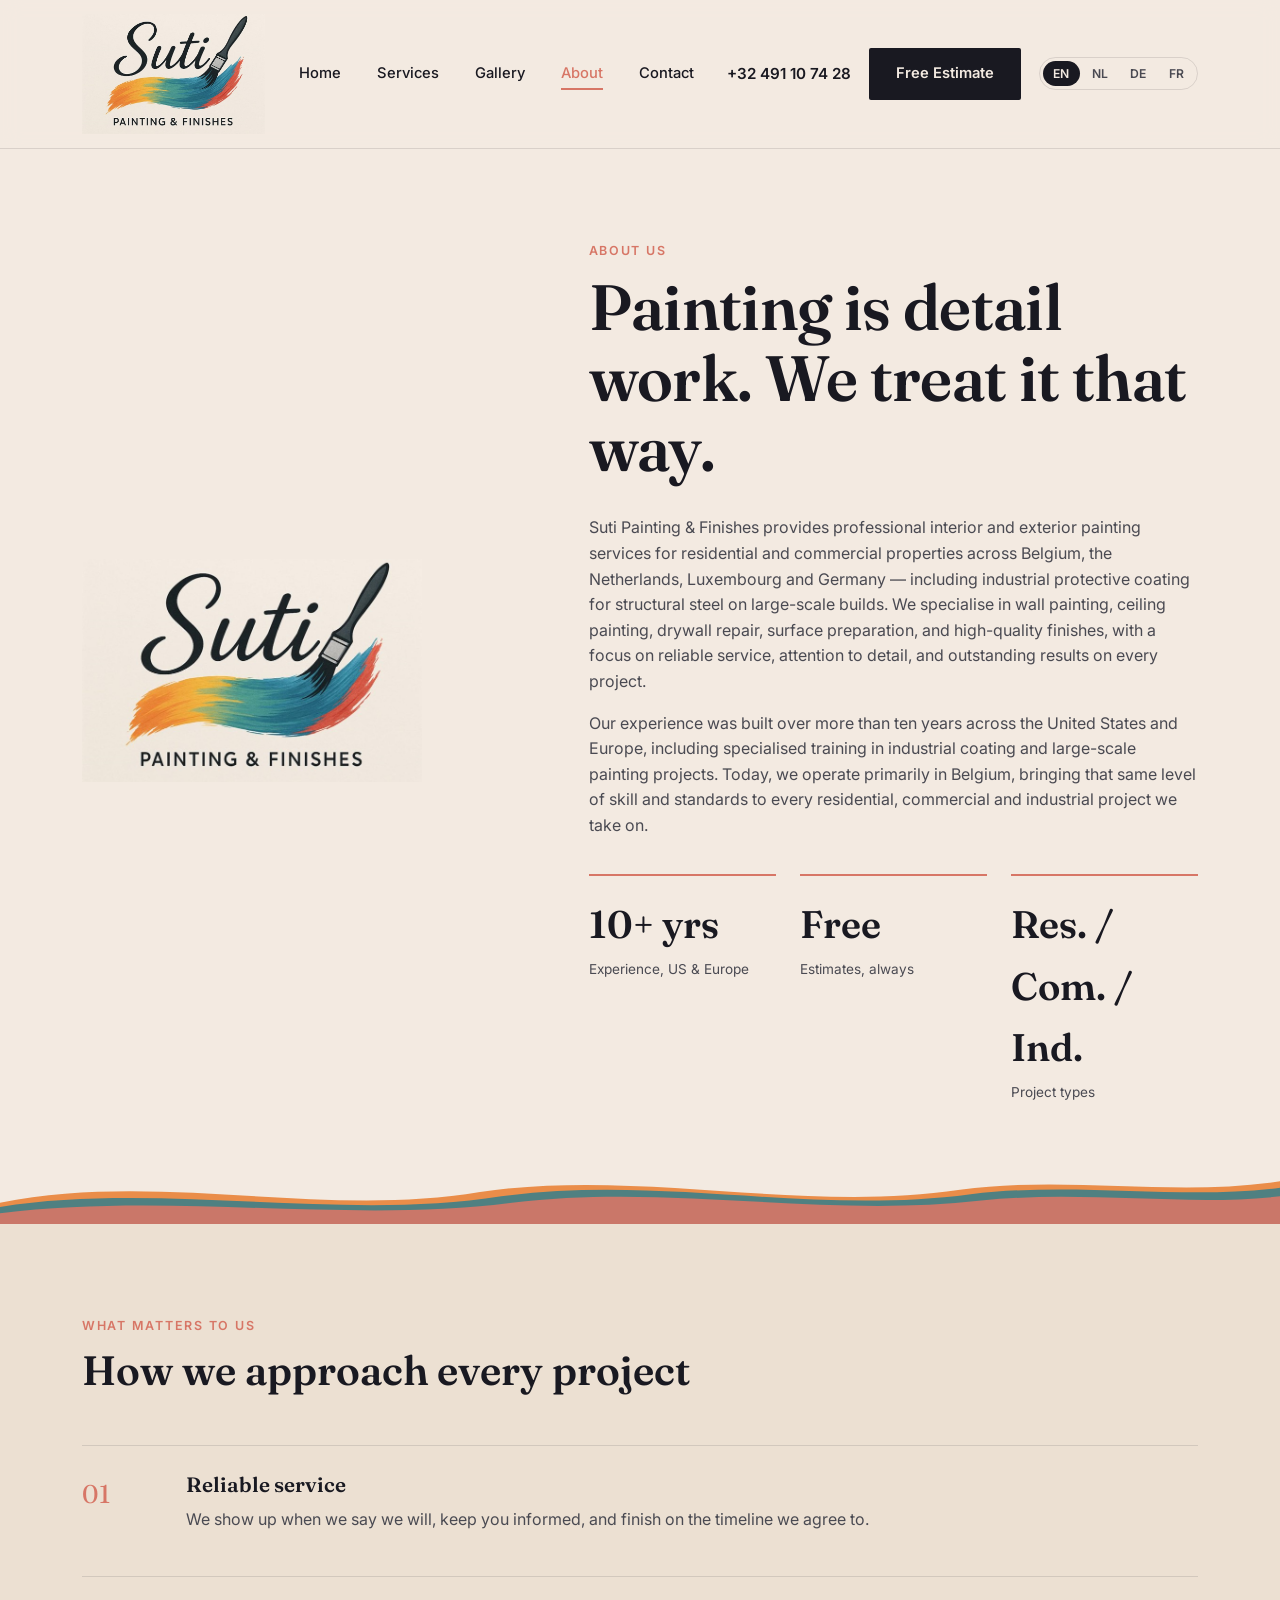
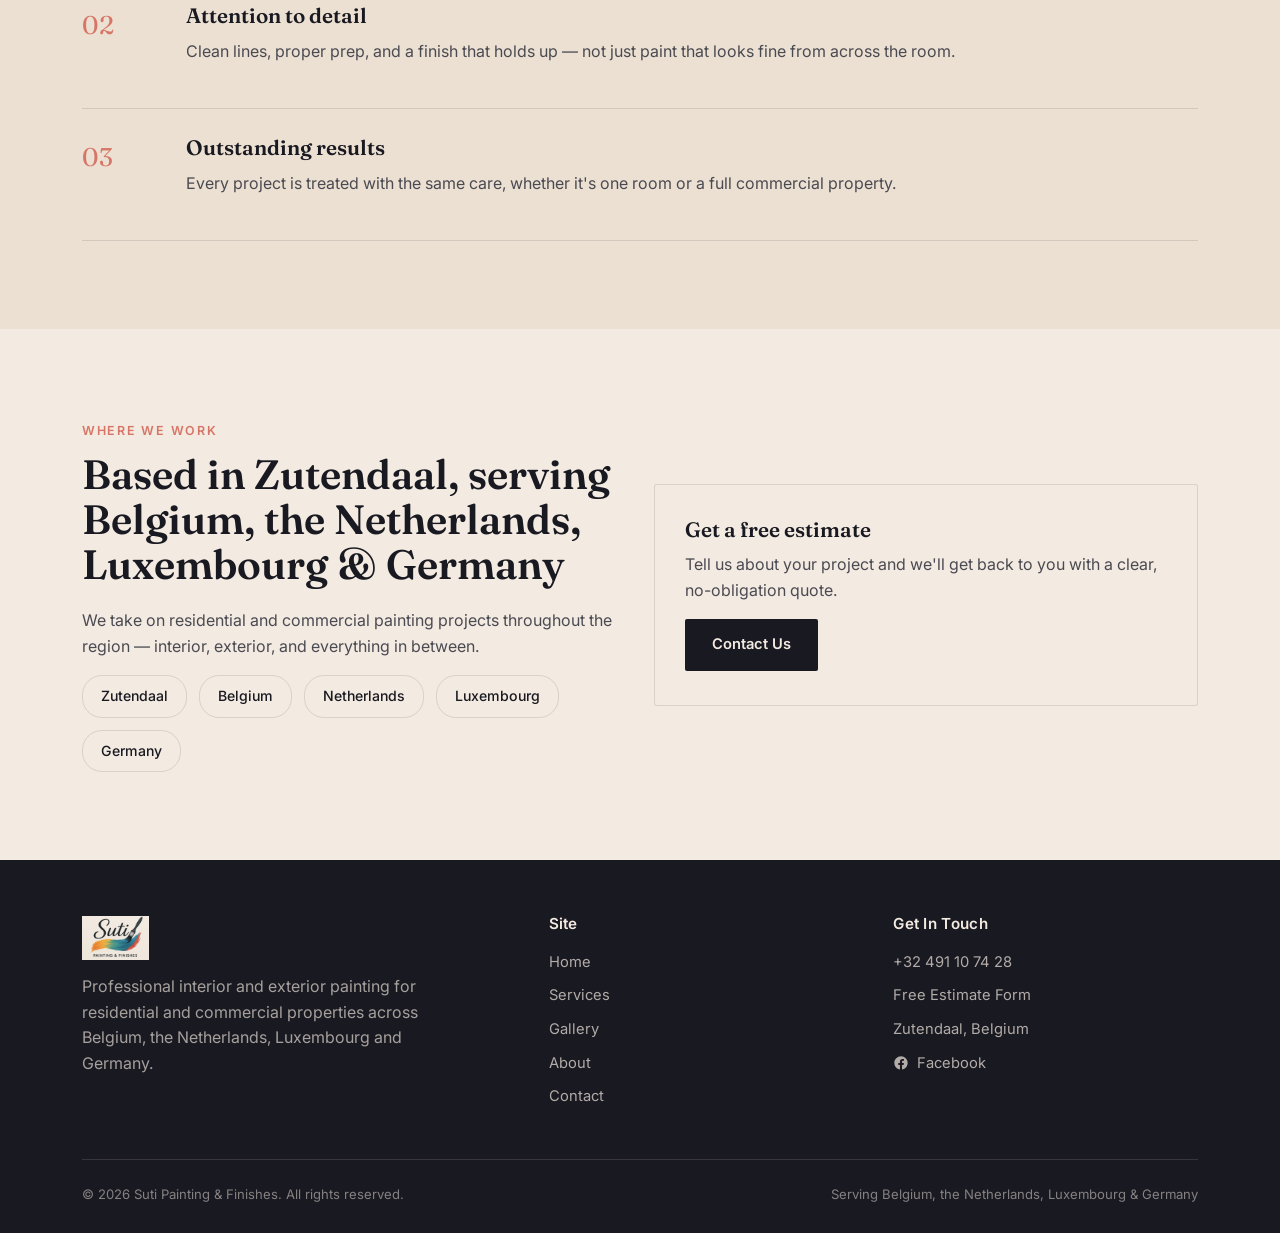
==== about.html @ 933b71c2 "Add files via upload" ====
<!DOCTYPE html>
<html lang="en">
<head>
<meta charset="UTF-8">
<meta name="viewport" content="width=device-width, initial-scale=1.0">
<title data-i18n-title="about.title">About | Suti Painting & Finishes</title>
<meta name="description" content="Suti Painting & Finishes is a professional painting company serving Zutendaal and surrounding areas across Belgium, the Netherlands, Luxembourg and Germany." data-i18n-meta-desc="about.metaDescription">
<link rel="stylesheet" href="style.css">
</head>
<body>

<header class="site-header">
  <div class="wrap">
    <a class="brand" href="index.html">
      <img src="assets/logo.jpg" alt="Suti Painting & Finishes logo" style="height:120px;">
    </a>
    <button class="menu-toggle" aria-label="Toggle menu"><span></span><span></span><span></span></button>
    <nav class="main-nav">
      <a href="index.html" data-i18n="nav.home">Home</a>
      <a href="services.html" data-i18n="nav.services">Services</a>
      <a href="gallery.html" data-i18n="nav.gallery">Gallery</a>
      <a href="about.html" class="active" data-i18n="nav.about">About</a>
      <a href="contact.html" data-i18n="nav.contact">Contact</a>
    </nav>
    <div class="header-cta">
      <a class="phone-link" href="tel:+32491107428">+32 491 10 74 28</a>
      <a class="btn btn-primary" href="contact.html" data-i18n="header.freeEstimate">Free Estimate</a>
      <div class="lang-switcher"></div>
    </div>
  </div>
</header>

<section class="section" style="padding-bottom:56px;">
  <div class="wrap about-hero-grid">
    <div>
      <img src="assets/logo.jpg" alt="Suti Painting & Finishes logo" style="width:100%; max-width:340px;">
    </div>
    <div>
      <span class="eyebrow" data-i18n="about.hero.eyebrow">About Us</span>
      <h1 data-i18n="about.hero.title">Painting is detail work. We treat it that way.</h1>
      <p class="lead" data-i18n="about.hero.lead">Suti Painting &amp; Finishes provides professional interior and exterior painting services for residential and commercial properties across Belgium, the Netherlands, Luxembourg and Germany &mdash; including industrial protective coating for structural steel on large-scale builds. We specialise in wall painting, ceiling painting, drywall repair, surface preparation, and high-quality finishes, with a focus on reliable service, attention to detail, and outstanding results on every project.</p>
      <p data-i18n="about.hero.experience">Our experience was built over more than ten years across the United States and Europe, including specialised training in industrial coating and large-scale painting projects. Today, we operate primarily in Belgium, bringing that same level of skill and standards to every residential, commercial and industrial project we take on.</p>
      <div class="stat-row">
        <div class="stat">
          <span class="num" data-i18n="about.stat1.num">10+ yrs</span>
          <span class="label" data-i18n="about.stat1.label">Experience, US &amp; Europe</span>
        </div>
        <div class="stat">
          <span class="num" data-i18n="about.stat2.num">Free</span>
          <span class="label" data-i18n="about.stat2.label">Estimates, always</span>
        </div>
        <div class="stat">
          <span class="num" data-i18n="about.stat3.num">Res. / Com. / Ind.</span>
          <span class="label" data-i18n="about.stat3.label">Project types</span>
        </div>
      </div>
    </div>
  </div>
</section>

<div class="stroke-divider">
  <svg viewBox="0 0 1200 60" preserveAspectRatio="none" xmlns="http://www.w3.org/2000/svg">
    <path d="M0,40 C150,10 300,55 450,30 C600,8 750,50 900,28 C1000,14 1100,35 1200,20 L1200,60 L0,60 Z" fill="#E98339" opacity="0.9"/>
    <path d="M0,44 C150,20 320,58 470,34 C620,14 760,52 910,32 C1010,20 1110,38 1200,26 L1200,60 L0,60 Z" fill="#347E8B" opacity="0.85"/>
    <path d="M0,50 C160,30 330,60 480,40 C630,22 770,55 920,38 C1015,28 1115,44 1200,34 L1200,60 L0,60 Z" fill="#D77666" opacity="0.9"/>
  </svg>
</div>

<section class="section bg-cream2">
  <div class="wrap">
    <div class="section-head">
      <span class="eyebrow" data-i18n="about.values.eyebrow">What Matters To Us</span>
      <h2 data-i18n="about.values.title">How we approach every project</h2>
    </div>
    <div class="value-list">
      <div class="value-item">
        <span class="v-mark">01</span>
        <div>
          <h3 data-i18n="about.values.item1.title">Reliable service</h3>
          <p data-i18n="about.values.item1.desc">We show up when we say we will, keep you informed, and finish on the timeline we agree to.</p>
        </div>
      </div>
      <div class="value-item">
        <span class="v-mark">02</span>
        <div>
          <h3 data-i18n="about.values.item2.title">Attention to detail</h3>
          <p data-i18n="about.values.item2.desc">Clean lines, proper prep, and a finish that holds up &mdash; not just paint that looks fine from across the room.</p>
        </div>
      </div>
      <div class="value-item">
        <span class="v-mark">03</span>
        <div>
          <h3 data-i18n="about.values.item3.title">Outstanding results</h3>
          <p data-i18n="about.values.item3.desc">Every project is treated with the same care, whether it's one room or a full commercial property.</p>
        </div>
      </div>
    </div>
  </div>
</section>

<section class="section">
  <div class="wrap">
    <div class="grid-2" style="align-items:center;">
      <div>
        <span class="eyebrow" data-i18n="about.area.eyebrow">Where We Work</span>
        <h2 data-i18n="about.area.title">Based in Zutendaal, serving Belgium, the Netherlands, Luxembourg &amp; Germany</h2>
        <p data-i18n="about.area.lead">We take on residential and commercial painting projects throughout the region &mdash; interior, exterior, and everything in between.</p>
        <div class="tag-list">
          <span class="tag" data-i18n="about.area.tag.zutendaal">Zutendaal</span>
          <span class="tag" data-i18n="about.area.tag.belgium">Belgium</span>
          <span class="tag" data-i18n="about.area.tag.netherlands">Netherlands</span>
          <span class="tag" data-i18n="about.area.tag.luxembourg">Luxembourg</span>
          <span class="tag" data-i18n="about.area.tag.germany">Germany</span>
        </div>
      </div>
      <div class="card">
        <h3 data-i18n="about.area.card.title">Get a free estimate</h3>
        <p data-i18n="about.area.card.desc">Tell us about your project and we'll get back to you with a clear, no-obligation quote.</p>
        <a class="btn btn-primary" href="contact.html" data-i18n="about.area.card.cta">Contact Us</a>
      </div>
    </div>
  </div>
</section>

<footer>
  <div class="wrap">
    <div class="footer-grid">
      <div>
        <div class="footer-brand">
          <img src="assets/logo.jpg" alt="Suti Painting & Finishes logo">
        </div>
        <p style="color:rgba(243,234,225,0.65); max-width:34ch;" data-i18n="footer.tagline">Professional interior and exterior painting for residential and commercial properties across Belgium, the Netherlands, Luxembourg and Germany.</p>
      </div>
      <div>
        <h4 data-i18n="footer.siteHeading">Site</h4>
        <a href="index.html" data-i18n="nav.home">Home</a>
        <a href="services.html" data-i18n="nav.services">Services</a>
        <a href="gallery.html" data-i18n="nav.gallery">Gallery</a>
        <a href="about.html" data-i18n="nav.about">About</a>
        <a href="contact.html" data-i18n="nav.contact">Contact</a>
      </div>
      <div>
        <h4 data-i18n="footer.contactHeading">Get In Touch</h4>
        <a href="tel:+32491107428">+32 491 10 74 28</a>
        <a href="contact.html" data-i18n="footer.freeEstimateForm">Free Estimate Form</a>
        <a href="#" data-i18n="footer.location">Zutendaal, Belgium</a>
        <a href="https://www.facebook.com/people/Suti-Painting-finishes/61576815487585/" target="_blank" rel="noopener" style="display:inline-flex; align-items:center; gap:8px;">
          <svg width="16" height="16" viewBox="0 0 24 24" fill="currentColor" style="flex-shrink:0;"><path d="M22 12c0-5.52-4.48-10-10-10S2 6.48 2 12c0 4.99 3.66 9.13 8.44 9.88v-6.99h-2.54V12h2.54V9.8c0-2.5 1.49-3.89 3.78-3.89 1.09 0 2.24.2 2.24.2v2.46h-1.26c-1.24 0-1.63.77-1.63 1.56V12h2.78l-.44 2.89h-2.34v6.99C18.34 21.13 22 16.99 22 12z"/></svg>
          Facebook
        </a>
      </div>
    </div>
    <div class="footer-bottom">
      <span data-i18n="footer.rights">&copy; 2026 Suti Painting &amp; Finishes. All rights reserved.</span>
      <span data-i18n="footer.servingArea">Serving Belgium, the Netherlands, Luxembourg &amp; Germany</span>
    </div>
  </div>
</footer>

<script src="translations.js"></script>
<script src="i18n.js"></script>
<script src="script.js"></script>
</body>
</html>
---- style.css ----
@import url('https://fonts.googleapis.com/css2?family=Fraunces:opsz,wght@9..144,400;9..144,500;9..144,600;9..144,700&family=Inter:wght@400;500;600;700&display=swap');

:root{
  --cream: #F3EAE1;
  --cream-2: #ECE0D2;
  --ink: #191921;
  --ink-soft: #4A4A52;
  --teal: #347E8B;
  --teal-deep: #245A64;
  --gold: #E98339;
  --terracotta: #D77666;
  --line: rgba(25,25,33,0.12);
  --radius: 2px;
  --max: 1180px;
}

*{box-sizing:border-box;}
html{scroll-behavior:smooth;}
body{
  margin:0;
  background:var(--cream);
  color:var(--ink);
  font-family:'Inter', sans-serif;
  font-size:16px;
  line-height:1.6;
  -webkit-font-smoothing:antialiased;
}

img{max-width:100%;display:block;}

h1,h2,h3,h4{
  font-family:'Fraunces', serif;
  font-weight:600;
  line-height:1.1;
  margin:0 0 0.5em 0;
  color:var(--ink);
}

h1{font-size:clamp(2.4rem, 5vw, 4.2rem); font-weight:600; letter-spacing:-0.01em;}
h2{font-size:clamp(1.8rem, 3.2vw, 2.6rem);}
h3{font-size:1.3rem;}

p{margin:0 0 1em 0; color:var(--ink-soft);}

a{color:inherit; text-decoration:none;}

.eyebrow{
  font-family:'Inter', sans-serif;
  font-size:0.78rem;
  font-weight:600;
  letter-spacing:0.14em;
  text-transform:uppercase;
  color:var(--terracotta);
  display:inline-block;
  margin-bottom:0.9em;
}

.wrap{
  max-width:var(--max);
  margin:0 auto;
  padding:0 32px;
}

/* ---------- Header ---------- */
.site-header{
  position:sticky;
  top:0;
  z-index:100;
  background:rgba(243,234,225,0.92);
  backdrop-filter: blur(10px);
  border-bottom:1px solid var(--line);
}
.site-header .wrap{
  display:flex;
  align-items:center;
  justify-content:space-between;
  padding-top:14px;
  padding-bottom:14px;
}
.brand{
  display:flex;
  align-items:center;
  gap:12px;
}
.brand img{height:52px; width:auto;}
.brand-word{
  font-family:'Fraunces', serif;
  font-size:1.3rem;
  font-weight:600;
}
.brand-word span{color:var(--terracotta);}

nav.main-nav{
  display:flex;
  align-items:center;
  gap:36px;
}
nav.main-nav a{
  font-size:0.92rem;
  font-weight:500;
  color:var(--ink);
  position:relative;
  padding:4px 0;
}
nav.main-nav a::after{
  content:'';
  position:absolute;
  left:0; bottom:0;
  width:0%;
  height:2px;
  background:var(--terracotta);
  transition:width .25s ease;
}
nav.main-nav a:hover::after,
nav.main-nav a.active::after{
  width:100%;
}
nav.main-nav a.active{color:var(--terracotta);}

.header-cta{
  display:flex;
  align-items:center;
  gap:18px;
}
.phone-link{
  font-weight:600;
  font-size:0.95rem;
  white-space:nowrap;
}

/* ---------- Language switcher ---------- */
.lang-switcher{
  display:flex;
  align-items:center;
  gap:2px;
  border:1px solid var(--line);
  border-radius:20px;
  padding:3px;
}
.lang-btn{
  background:none;
  border:none;
  cursor:pointer;
  font-family:'Inter', sans-serif;
  font-size:0.76rem;
  font-weight:600;
  letter-spacing:0.02em;
  color:var(--ink-soft);
  padding:5px 10px;
  border-radius:16px;
  transition: background .18s ease, color .18s ease;
}
.lang-btn:hover{color:var(--ink);}
.lang-btn.active{
  background:var(--ink);
  color:var(--cream);
}

.menu-toggle{
  display:none;
  background:none;
  border:none;
  cursor:pointer;
  padding:6px;
}
.menu-toggle span{
  display:block;
  width:24px;
  height:2px;
  background:var(--ink);
  margin:5px 0;
}

/* ---------- Buttons ---------- */
.btn{
  display:inline-flex;
  align-items:center;
  gap:8px;
  padding:13px 26px;
  border-radius:var(--radius);
  font-weight:600;
  font-size:0.92rem;
  border:1.5px solid transparent;
  cursor:pointer;
  transition: transform .18s ease, box-shadow .18s ease, background .18s ease, color .18s ease;
}
.btn-primary{
  background:var(--ink);
  color:var(--cream);
}
.btn-primary:hover{
  background:var(--terracotta);
  transform:translateY(-1px);
}
.btn-ghost{
  background:transparent;
  border-color:var(--ink);
  color:var(--ink);
}
.btn-ghost:hover{
  border-color:var(--terracotta);
  color:var(--terracotta);
}
.btn-block{width:100%; justify-content:center;}

/* ---------- Brushstroke divider (signature element) ---------- */
.stroke-divider{
  width:100%;
  height:auto;
  display:block;
  margin:0;
}
.stroke-divider svg{width:100%; height:auto; display:block;}

/* ---------- Hero ---------- */
.hero{
  padding:76px 0 40px;
  position:relative;
  overflow:hidden;
}
.hero .wrap{
  display:grid;
  grid-template-columns:1.1fr 0.9fr;
  gap:56px;
  align-items:center;
}
.hero h1{margin-bottom:0.35em;}
.hero .lead{
  font-size:1.15rem;
  max-width:46ch;
}
.hero-ctas{
  display:flex;
  gap:16px;
  margin-top:28px;
  flex-wrap:wrap;
}
.hero-badges{
  display:flex;
  gap:28px;
  margin-top:44px;
  flex-wrap:wrap;
}
.hero-badge{
  font-size:0.85rem;
  color:var(--ink-soft);
  display:flex;
  align-items:center;
  gap:8px;
}
.hero-badge .dot{
  width:7px;height:7px;border-radius:50%;
  background:var(--gold);
  flex-shrink:0;
}
.hero-art{
  position:relative;
  aspect-ratio:1/1;
  border-radius:4px;
  overflow:hidden;
  background:linear-gradient(135deg, var(--cream-2), var(--cream));
  display:flex;
  align-items:center;
  justify-content:center;
}
.hero-art img{
  width:78%;
}

/* ---------- Section rhythm ---------- */
.section{padding:88px 0;}
.section.tight{padding:64px 0;}
.section-head{
  max-width:640px;
  margin-bottom:52px;
}
.section-head.center{margin-left:auto; margin-right:auto; text-align:center;}

.bg-ink{background:var(--ink); color:var(--cream);}
.bg-ink h2, .bg-ink h3{color:var(--cream);}
.bg-ink p{color:rgba(243,234,225,0.72);}
.bg-cream2{background:var(--cream-2);}

/* ---------- Service cards ---------- */
.grid-3{
  display:grid;
  grid-template-columns:repeat(3, 1fr);
  gap:28px;
}
.grid-2{
  display:grid;
  grid-template-columns:repeat(2, 1fr);
  gap:28px;
}
.card{
  background:var(--cream);
  border:1px solid var(--line);
  padding:34px 30px;
  border-radius:3px;
  transition: transform .2s ease, box-shadow .2s ease, border-color .2s ease;
}
.card:hover{
  transform:translateY(-4px);
  box-shadow:0 18px 40px rgba(25,25,33,0.08);
  border-color:transparent;
}
.card .num{
  font-family:'Fraunces', serif;
  font-size:0.85rem;
  color:var(--terracotta);
  font-weight:600;
  letter-spacing:0.08em;
  margin-bottom:14px;
  display:block;
}
.swatch{
  width:38px; height:38px;
  border-radius:50%;
  margin-bottom:20px;
}
.swatch.teal{background:var(--teal);}
.swatch.gold{background:var(--gold);}
.swatch.terracotta{background:var(--terracotta);}

/* ---------- Process / steps ---------- */
.steps{
  counter-reset:step;
  display:grid;
  grid-template-columns:repeat(4,1fr);
  gap:0;
  border-top:1px solid var(--line);
  border-bottom:1px solid var(--line);
}
.step{
  padding:34px 26px;
  border-right:1px solid var(--line);
}
.step:last-child{border-right:none;}
.step .step-num{
  font-family:'Fraunces', serif;
  color:var(--terracotta);
  font-size:1.1rem;
  margin-bottom:14px;
}

/* ---------- Area / list ---------- */
.tag-list{
  display:flex;
  flex-wrap:wrap;
  gap:12px;
}
.tag{
  padding:9px 18px;
  border:1px solid var(--line);
  border-radius:20px;
  font-size:0.88rem;
  font-weight:500;
}

/* ---------- CTA band ---------- */
.cta-band{
  background:var(--teal-deep);
  color:var(--cream);
  padding:64px 0;
  text-align:center;
}
.cta-band h2{color:var(--cream);}
.cta-band p{color:rgba(243,234,225,0.75); max-width:52ch; margin-left:auto; margin-right:auto;}
.cta-band .btn-primary{background:var(--cream); color:var(--ink);}
.cta-band .btn-primary:hover{background:var(--gold); color:var(--ink);}

/* ---------- Footer ---------- */
footer{
  background:var(--ink);
  color:rgba(243,234,225,0.7);
  padding:56px 0 28px;
}
.footer-grid{
  display:grid;
  grid-template-columns:1.4fr 1fr 1fr;
  gap:40px;
  padding-bottom:40px;
  border-bottom:1px solid rgba(243,234,225,0.14);
}
.footer-grid h4{color:var(--cream); font-size:0.95rem; margin-bottom:18px; font-family:'Inter'; font-weight:600; letter-spacing:0.02em;}
.footer-grid a{
  display:block;
  color:rgba(243,234,225,0.7);
  font-size:0.92rem;
  margin-bottom:10px;
}
.footer-grid a:hover{color:var(--gold);}
.footer-brand{display:flex; align-items:center; gap:12px; margin-bottom:14px;}
.footer-brand img{height:44px;}
.footer-brand span{font-family:'Fraunces', serif; font-size:1.15rem; color:var(--cream);}
.footer-bottom{
  padding-top:24px;
  display:flex;
  justify-content:space-between;
  font-size:0.82rem;
  color:rgba(243,234,225,0.5);
  flex-wrap:wrap;
  gap:10px;
}

/* ---------- Page hero (interior pages) ---------- */
.page-hero{
  padding:64px 0 56px;
}
.page-hero .eyebrow{margin-bottom:0.6em;}
.page-hero p.lead{max-width:60ch; font-size:1.08rem;}

/* ---------- Gallery ---------- */
.gallery-grid{
  display:grid;
  grid-template-columns:repeat(3, 1fr);
  gap:20px;
}
.gallery-grid .g-item{
  grid-column: span 1;
}
.gallery-grid .g-item.wide{grid-column: span 2;}
.g-tile{
  aspect-ratio:4/3;
  border-radius:3px;
  display:flex;
  flex-direction:column;
  align-items:center;
  justify-content:center;
  gap:10px;
  position:relative;
  overflow:hidden;
  border:1px solid var(--line);
}
.g-tile .g-icon{
  width:34px; height:34px;
  opacity:0.55;
}
.g-tile span{
  font-size:0.82rem;
  color:var(--ink-soft);
  font-weight:500;
}
.g-tile.t1{background:linear-gradient(135deg, #E9DDCB, #F3EAE1);}
.g-tile.t2{background:linear-gradient(135deg, #DCEAEA, #F3EAE1);}
.g-tile.t3{background:linear-gradient(135deg, #F3DCD2, #F3EAE1);}
.g-tile.t4{background:linear-gradient(135deg, #F0DDBF, #F3EAE1);}

/* ---------- Before/After project cards ---------- */
.project-category{
  margin-bottom:64px;
}
.project-category:last-child{margin-bottom:0;}
.category-head{
  display:flex;
  align-items:baseline;
  justify-content:space-between;
  gap:20px;
  margin-bottom:28px;
  padding-bottom:16px;
  border-bottom:2px solid var(--ink);
  flex-wrap:wrap;
}
.category-head h2{margin-bottom:0;}
.category-head .count{
  font-size:0.85rem;
  color:var(--ink-soft);
  font-weight:500;
}
.ba-pair{
  display:grid;
  grid-template-columns:1fr 1fr;
  gap:2px;
  margin-bottom:16px;
  border-radius:3px;
  overflow:hidden;
  background:var(--ink);
}
.ba-item{position:relative;}
.ba-item img{
  width:100%;
  height:100%;
  object-fit:cover;
  aspect-ratio:4/3;
  display:block;
}
.ba-tag{
  position:absolute;
  top:14px; left:14px;
  background:var(--ink);
  color:var(--cream);
  font-size:0.72rem;
  font-weight:700;
  letter-spacing:0.08em;
  text-transform:uppercase;
  padding:6px 12px;
  border-radius:20px;
}
.ba-item.after .ba-tag{background:var(--terracotta);}
.ba-caption{
  font-size:0.92rem;
  color:var(--ink-soft);
  margin-bottom:0;
}

/* ---------- About page ---------- */
.about-hero-grid{
  display:grid;
  grid-template-columns: 0.85fr 1.15fr;
  gap:56px;
  align-items:center;
}
.stat-row{
  display:grid;
  grid-template-columns:repeat(3,1fr);
  gap:24px;
  margin-top:36px;
}
.stat{
  padding-top:18px;
  border-top:2px solid var(--terracotta);
}
.stat .num{
  font-family:'Fraunces', serif;
  font-size:2.4rem;
  font-weight:600;
  display:block;
}
.stat .label{
  font-size:0.85rem;
  color:var(--ink-soft);
}

.value-list{
  display:flex;
  flex-direction:column;
  gap:0;
}
.value-item{
  display:grid;
  grid-template-columns:80px 1fr;
  gap:24px;
  padding:28px 0;
  border-bottom:1px solid var(--line);
}
.value-item:first-child{border-top:1px solid var(--line);}
.value-item .v-mark{
  font-family:'Fraunces', serif;
  font-size:1.6rem;
  color:var(--terracotta);
}

/* ---------- Contact page ---------- */
.contact-grid{
  display:grid;
  grid-template-columns: 1fr 1fr;
  gap:60px;
  align-items:start;
}
.contact-info-item{
  display:flex;
  gap:18px;
  padding:22px 0;
  border-bottom:1px solid var(--line);
}
.contact-info-item:first-child{border-top:1px solid var(--line);}
.contact-info-item .ic{
  width:22px; height:22px;
  color:var(--terracotta);
  flex-shrink:0;
  margin-top:2px;
}
.contact-info-item h4{font-size:0.95rem; margin-bottom:4px;}
.contact-info-item p{margin:0; font-size:0.92rem;}

.form-field{margin-bottom:20px;}
.form-field label{
  display:block;
  font-size:0.85rem;
  font-weight:600;
  margin-bottom:8px;
}
.form-field input,
.form-field select,
.form-field textarea{
  width:100%;
  padding:13px 16px;
  border:1.5px solid var(--line);
  border-radius:2px;
  font-family:'Inter', sans-serif;
  font-size:0.95rem;
  background:var(--cream);
  color:var(--ink);
  resize:vertical;
}
.form-field input:focus,
.form-field select:focus,
.form-field textarea:focus{
  outline:none;
  border-color:var(--terracotta);
}
.form-row{
  display:grid;
  grid-template-columns:1fr 1fr;
  gap:18px;
}
.form-note{
  font-size:0.8rem;
  color:var(--ink-soft);
  margin-top:14px;
}

/* ---------- Focus visibility ---------- */
a:focus-visible, button:focus-visible, input:focus-visible, textarea:focus-visible, select:focus-visible{
  outline:2px solid var(--terracotta);
  outline-offset:2px;
}

/* ---------- Reduced motion ---------- */
@media (prefers-reduced-motion: reduce){
  html{scroll-behavior:auto;}
  *{transition:none !important; animation:none !important;}
}

/* ---------- Responsive ---------- */
@media (max-width: 980px){
  .hero .wrap{grid-template-columns:1fr; gap:40px;}
  .hero-art{max-width:420px; margin:0 auto;}
  .grid-3{grid-template-columns:1fr 1fr;}
  .steps{grid-template-columns:1fr 1fr;}
  .step{border-bottom:1px solid var(--line);}
  .about-hero-grid{grid-template-columns:1fr;}
  .contact-grid{grid-template-columns:1fr;}
  .footer-grid{grid-template-columns:1fr 1fr;}
  .gallery-grid{grid-template-columns:repeat(2,1fr);}
  .gallery-grid .g-item.wide{grid-column:span 2;}
  .brand img{height:85px; width:auto;}
}

@media (max-width: 720px){
  nav.main-nav{
    position:absolute;
    top:100%; left:0; right:0;
    background:var(--cream);
    flex-direction:column;
    align-items:flex-start;
    padding:24px 32px 32px;
    gap:20px;
    border-bottom:1px solid var(--line);
    transform:translateY(-130%);
    transition:transform .3s ease;
    z-index:99;
  }
  nav.main-nav.open{transform:translateY(0);}
  .menu-toggle{display:block;}
  .header-cta .phone-link{display:none;}
  .lang-btn{padding:5px 8px; font-size:0.72rem;}
  .brand img{height:60px !important; width:auto !important; max-width:none !important;}
  .grid-3{grid-template-columns:1fr;}
  .grid-2{grid-template-columns:1fr;}
  .steps{grid-template-columns:1fr;}
  .step{border-right:none;}
  .footer-grid{grid-template-columns:1fr; gap:28px;}
  .footer-bottom{flex-direction:column;}
  .form-row{grid-template-columns:1fr;}
  .gallery-grid{grid-template-columns:1fr 1fr;}
  .stat-row{grid-template-columns:1fr;}
  .value-item{grid-template-columns:50px 1fr;}
  .ba-pair{grid-template-columns:1fr;}
  .category-head{flex-direction:column; align-items:flex-start; gap:6px;}
}
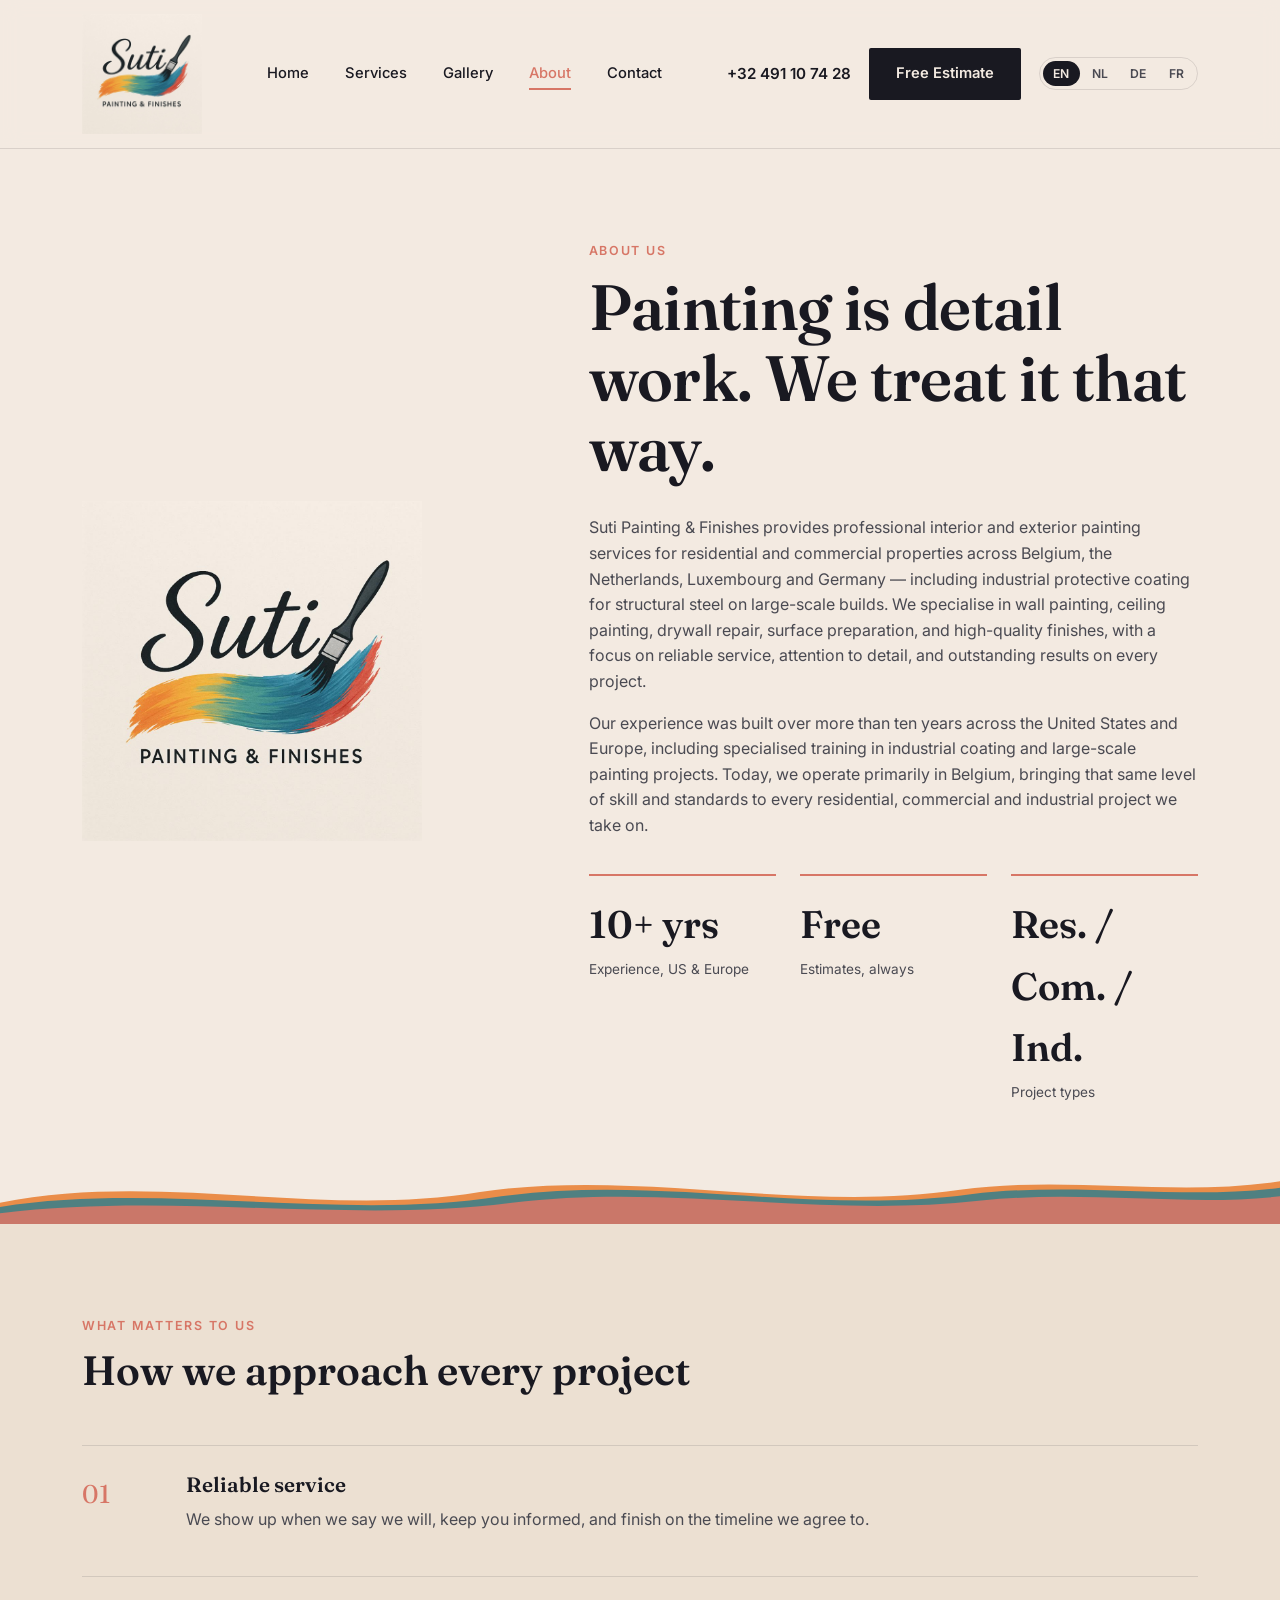
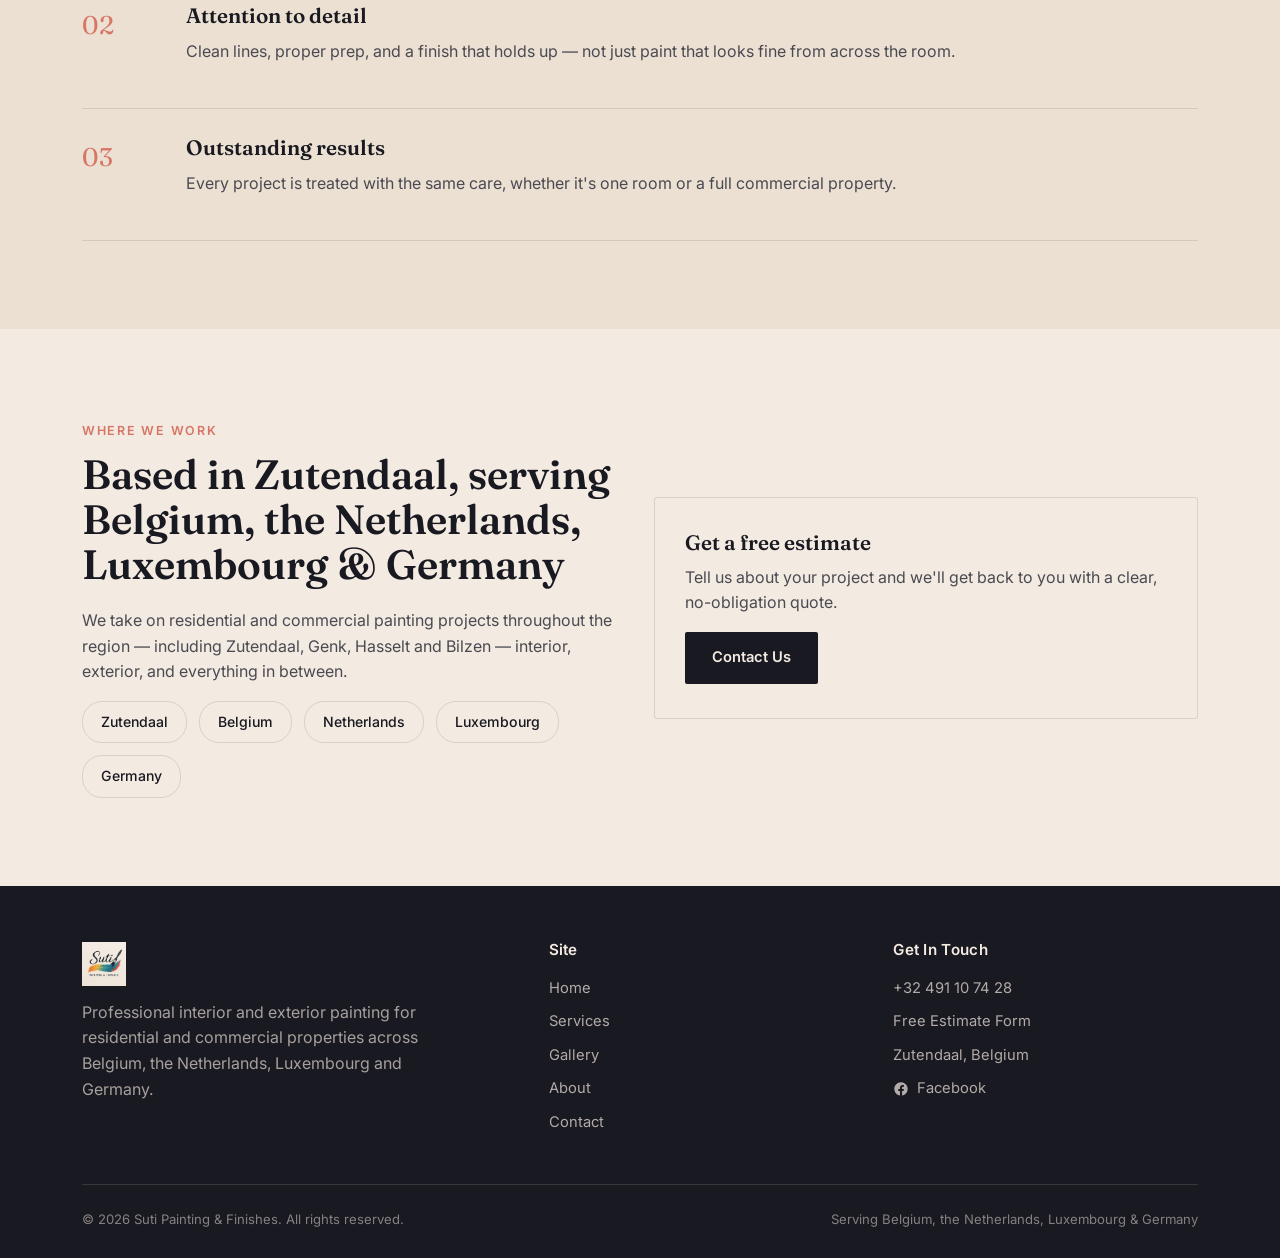
==== commit d08ee778: "Add files via upload" ====
--- a/about.html
+++ b/about.html
@@ -4,7 +4,7 @@
 <meta charset="UTF-8">
 <meta name="viewport" content="width=device-width, initial-scale=1.0">
 <title data-i18n-title="about.title">About | Suti Painting & Finishes</title>
-<meta name="description" content="Suti Painting & Finishes is a professional painting company serving Zutendaal and surrounding areas across Belgium, the Netherlands, Luxembourg and Germany." data-i18n-meta-desc="about.metaDescription">
+<meta name="description" content="Suti Painting & Finishes is a professional painting company serving Zutendaal, Genk, Hasselt and surrounding areas across Belgium, the Netherlands, Luxembourg and Germany." data-i18n-meta-desc="about.metaDescription">
 <link rel="stylesheet" href="style.css">
 </head>
 <body>
@@ -104,7 +104,7 @@
       <div>
         <span class="eyebrow" data-i18n="about.area.eyebrow">Where We Work</span>
         <h2 data-i18n="about.area.title">Based in Zutendaal, serving Belgium, the Netherlands, Luxembourg &amp; Germany</h2>
-        <p data-i18n="about.area.lead">We take on residential and commercial painting projects throughout the region &mdash; interior, exterior, and everything in between.</p>
+        <p data-i18n="about.area.lead">We take on residential and commercial painting projects throughout the region &mdash; including Zutendaal, Genk, Hasselt and Bilzen &mdash; interior, exterior, and everything in between.</p>
         <div class="tag-list">
           <span class="tag" data-i18n="about.area.tag.zutendaal">Zutendaal</span>
           <span class="tag" data-i18n="about.area.tag.belgium">Belgium</span>
--- a/style.css
+++ b/style.css
@@ -80,6 +80,7 @@
 .brand{
   display:flex;
   align-items:center;
+  flex-shrink:0;
   gap:12px;
 }
 .brand img{height:52px; width:auto;}
@@ -654,7 +655,10 @@
   nav.main-nav.open{transform:translateY(0);}
   .menu-toggle{display:block;}
   .header-cta .phone-link{display:none;}
+  .header-cta{gap:10px;}
+  .header-cta .btn-primary{padding:9px 14px; font-size:0.82rem;}
   .lang-btn{padding:5px 8px; font-size:0.72rem;}
+  .site-header .wrap{padding-left:20px; padding-right:20px;}
   .brand img{height:60px !important; width:auto !important; max-width:none !important;}
   .grid-3{grid-template-columns:1fr;}
   .grid-2{grid-template-columns:1fr;}
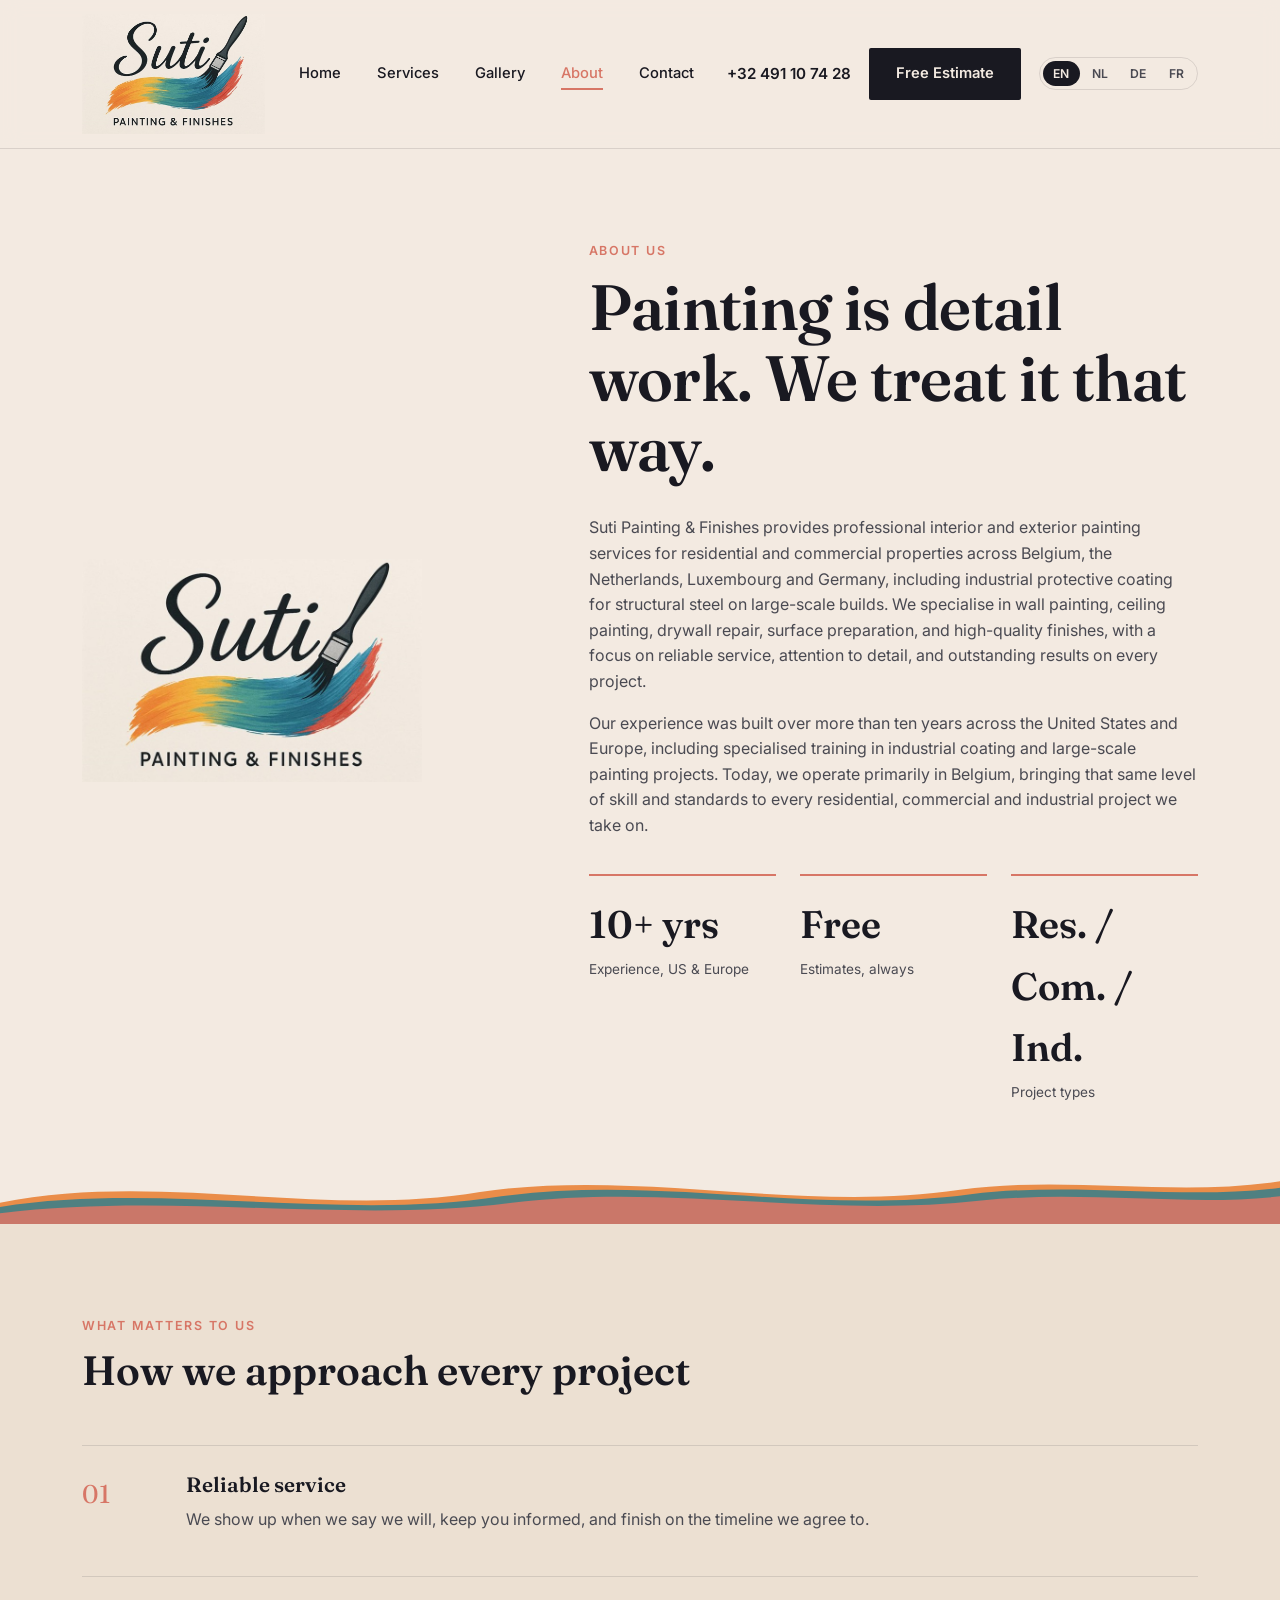
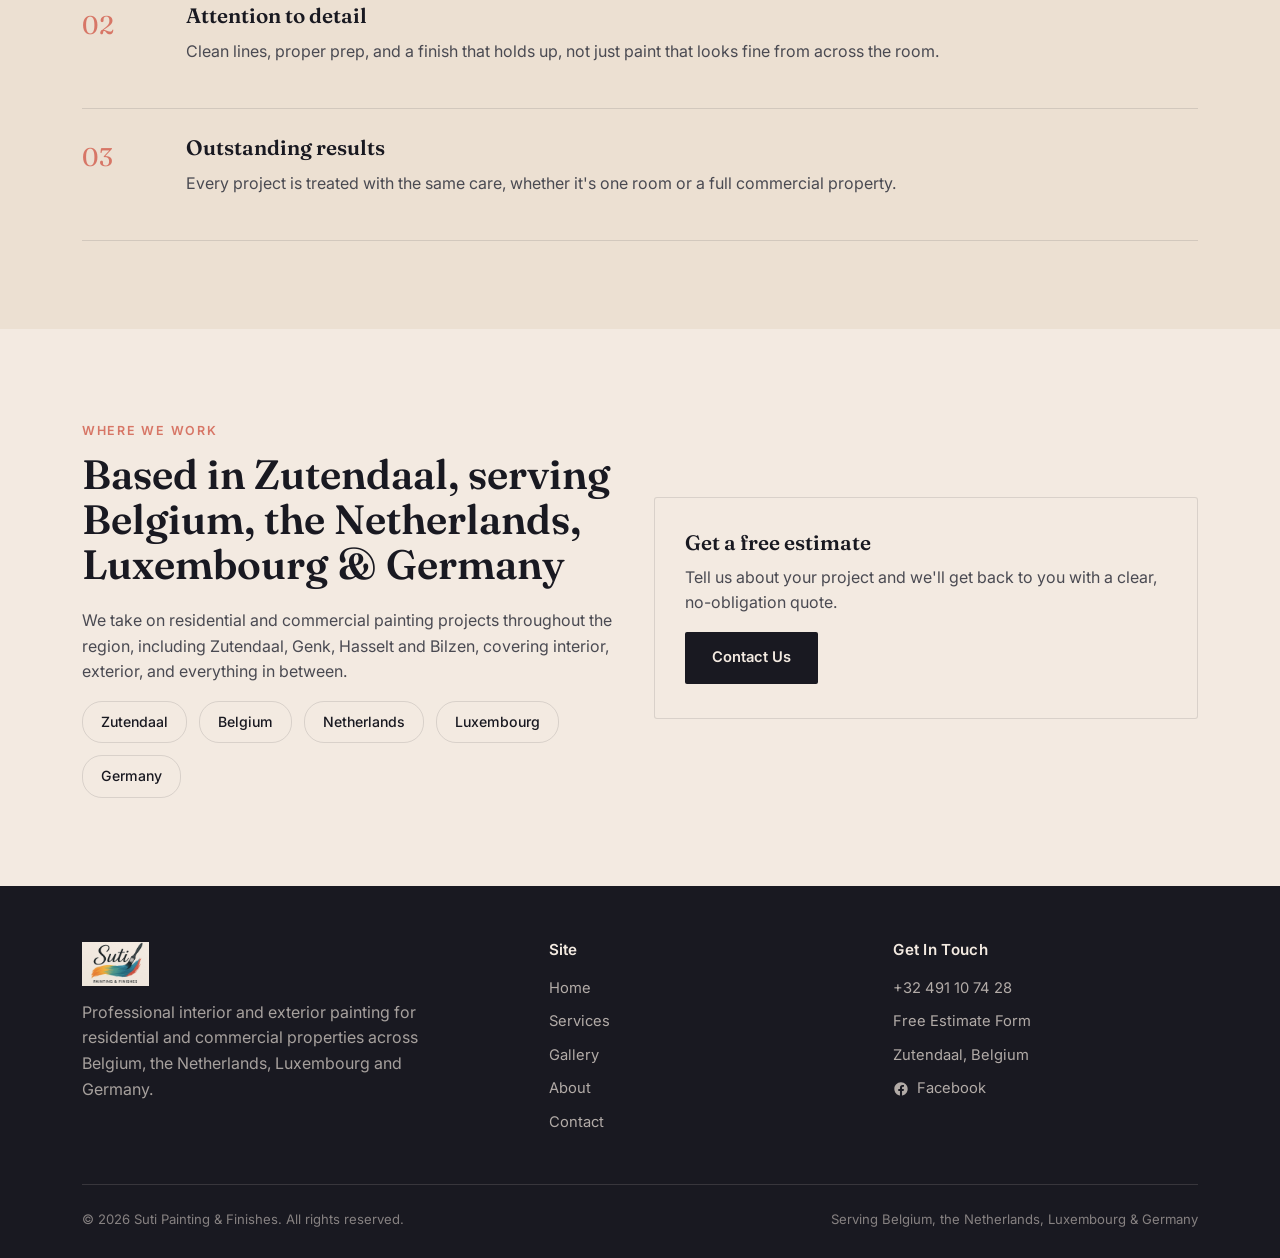
==== commit 515bf5de: "Add files via upload" ====
--- a/about.html
+++ b/about.html
@@ -38,7 +38,7 @@
     <div>
       <span class="eyebrow" data-i18n="about.hero.eyebrow">About Us</span>
       <h1 data-i18n="about.hero.title">Painting is detail work. We treat it that way.</h1>
-      <p class="lead" data-i18n="about.hero.lead">Suti Painting &amp; Finishes provides professional interior and exterior painting services for residential and commercial properties across Belgium, the Netherlands, Luxembourg and Germany &mdash; including industrial protective coating for structural steel on large-scale builds. We specialise in wall painting, ceiling painting, drywall repair, surface preparation, and high-quality finishes, with a focus on reliable service, attention to detail, and outstanding results on every project.</p>
+      <p class="lead" data-i18n="about.hero.lead">Suti Painting &amp; Finishes provides professional interior and exterior painting services for residential and commercial properties across Belgium, the Netherlands, Luxembourg and Germany, including industrial protective coating for structural steel on large-scale builds. We specialise in wall painting, ceiling painting, drywall repair, surface preparation, and high-quality finishes, with a focus on reliable service, attention to detail, and outstanding results on every project.</p>
       <p data-i18n="about.hero.experience">Our experience was built over more than ten years across the United States and Europe, including specialised training in industrial coating and large-scale painting projects. Today, we operate primarily in Belgium, bringing that same level of skill and standards to every residential, commercial and industrial project we take on.</p>
       <div class="stat-row">
         <div class="stat">
@@ -84,7 +84,7 @@
         <span class="v-mark">02</span>
         <div>
           <h3 data-i18n="about.values.item2.title">Attention to detail</h3>
-          <p data-i18n="about.values.item2.desc">Clean lines, proper prep, and a finish that holds up &mdash; not just paint that looks fine from across the room.</p>
+          <p data-i18n="about.values.item2.desc">Clean lines, proper prep, and a finish that holds up, not just paint that looks fine from across the room.</p>
         </div>
       </div>
       <div class="value-item">
@@ -104,7 +104,7 @@
       <div>
         <span class="eyebrow" data-i18n="about.area.eyebrow">Where We Work</span>
         <h2 data-i18n="about.area.title">Based in Zutendaal, serving Belgium, the Netherlands, Luxembourg &amp; Germany</h2>
-        <p data-i18n="about.area.lead">We take on residential and commercial painting projects throughout the region &mdash; including Zutendaal, Genk, Hasselt and Bilzen &mdash; interior, exterior, and everything in between.</p>
+        <p data-i18n="about.area.lead">We take on residential and commercial painting projects throughout the region, including Zutendaal, Genk, Hasselt and Bilzen, covering interior, exterior, and everything in between.</p>
         <div class="tag-list">
           <span class="tag" data-i18n="about.area.tag.zutendaal">Zutendaal</span>
           <span class="tag" data-i18n="about.area.tag.belgium">Belgium</span>
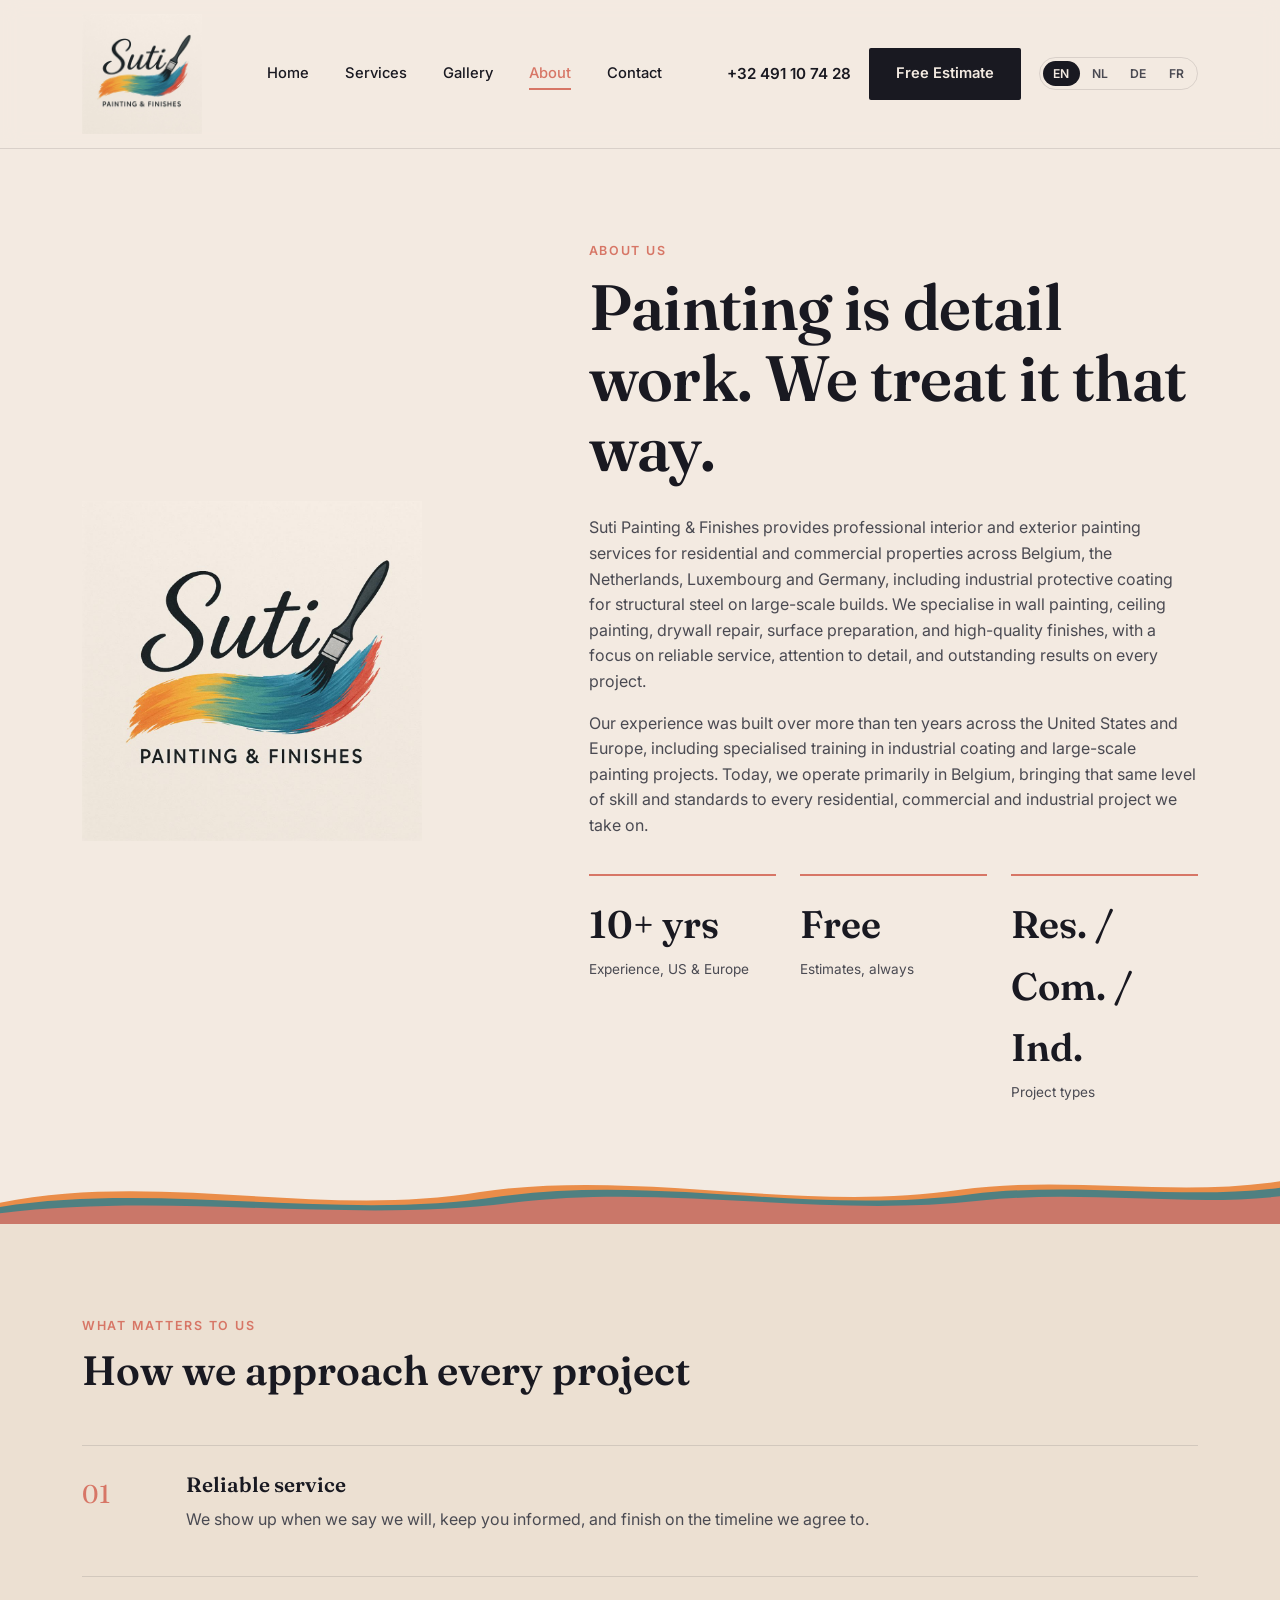
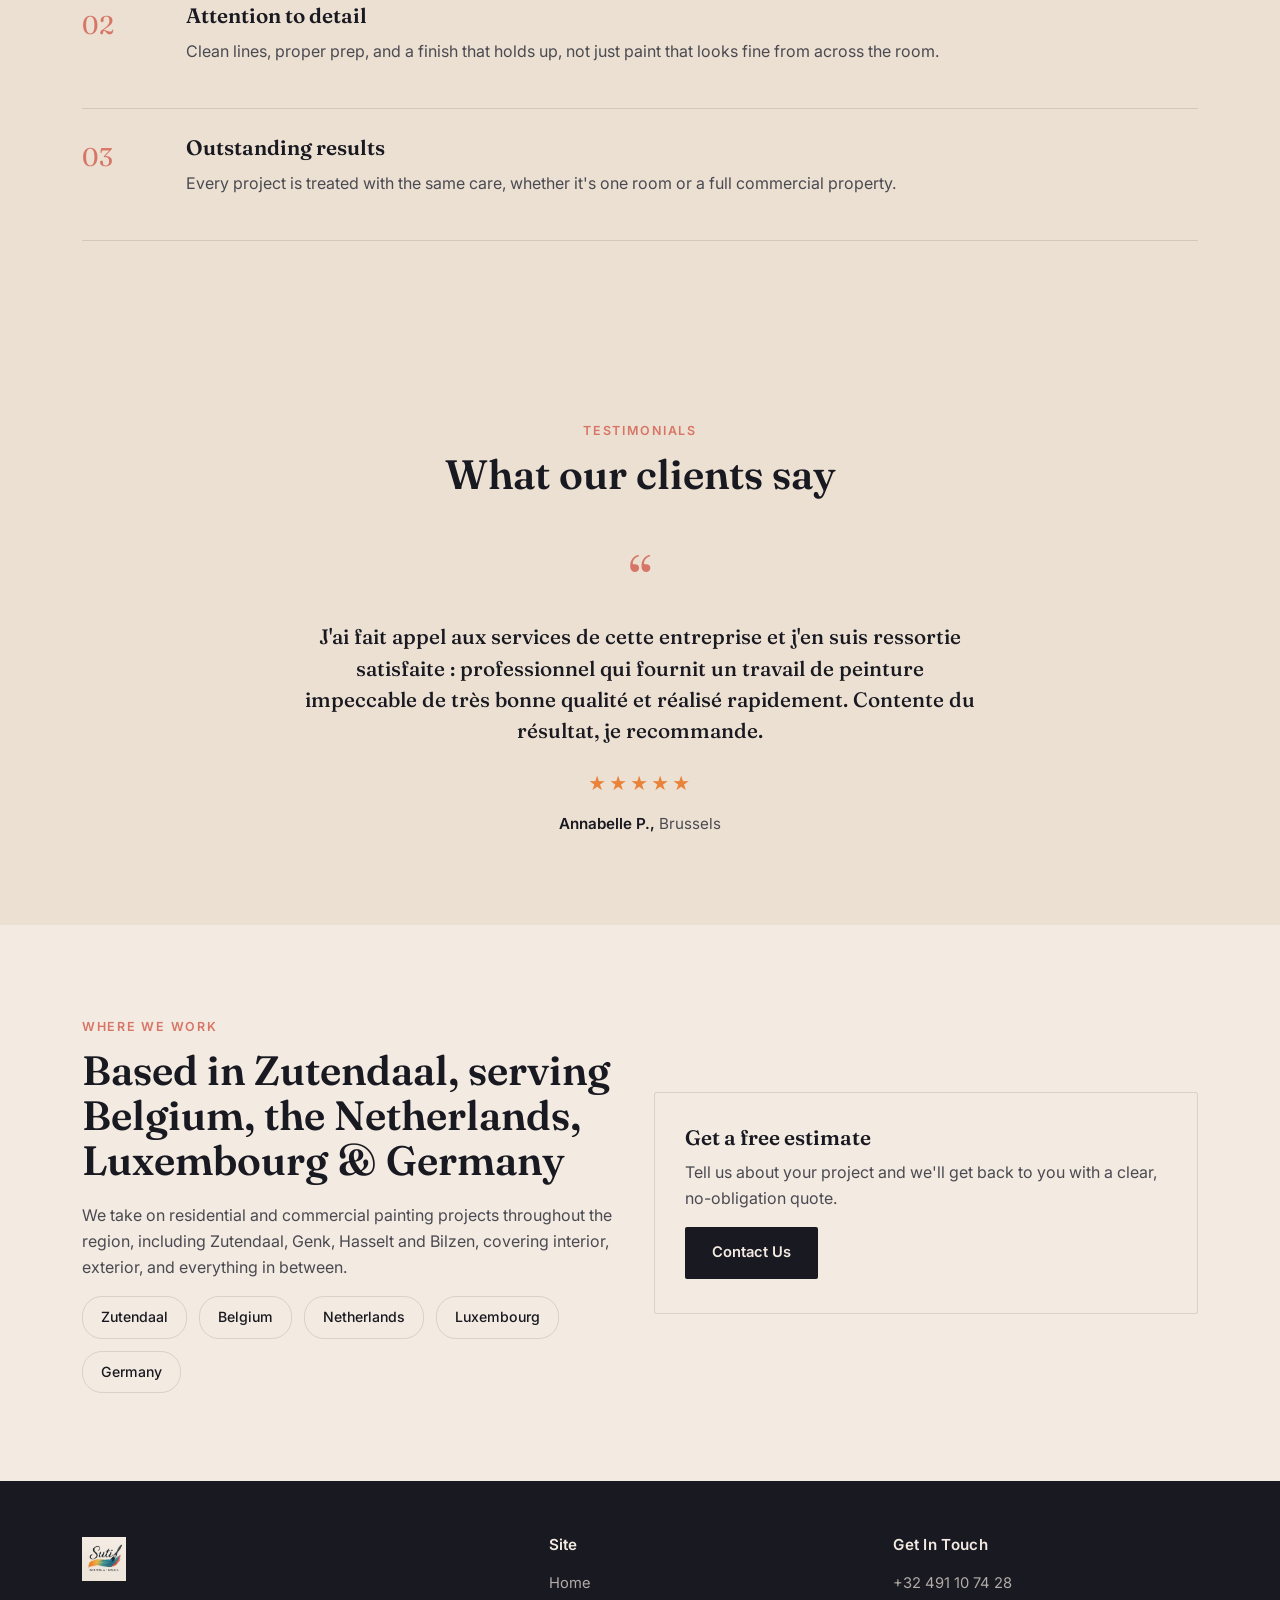
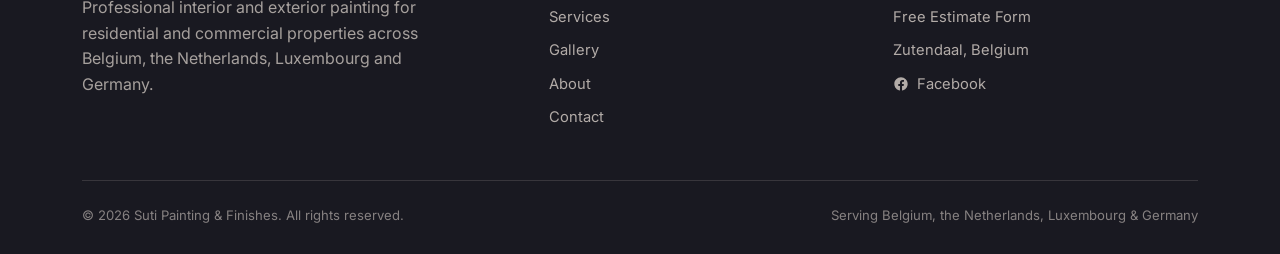
==== commit a2e80f3c: "Add files via upload" ====
--- a/about.html
+++ b/about.html
@@ -98,6 +98,21 @@
   </div>
 </section>
 
+<section class="section bg-cream2">
+  <div class="wrap">
+    <div class="section-head center">
+      <span class="eyebrow" data-i18n="home.testimonials.eyebrow">Testimonials</span>
+      <h2 data-i18n="home.testimonials.title">What our clients say</h2>
+    </div>
+    <div class="testimonial-card">
+      <span class="testimonial-quote-mark">&ldquo;</span>
+      <p class="testimonial-quote">J'ai fait appel aux services de cette entreprise et j'en suis ressortie satisfaite&nbsp;: professionnel qui fournit un travail de peinture impeccable de tr&egrave;s bonne qualit&eacute; et r&eacute;alis&eacute; rapidement. Contente du r&eacute;sultat, je recommande.</p>
+      <div class="testimonial-stars">&#9733;&#9733;&#9733;&#9733;&#9733;</div>
+      <p class="testimonial-author">Annabelle P., <span class="testimonial-location" data-i18n="home.testimonials.city1">Brussels</span></p>
+    </div>
+  </div>
+</section>
+
 <section class="section">
   <div class="wrap">
     <div class="grid-2" style="align-items:center;">
--- a/style.css
+++ b/style.css
@@ -446,6 +446,46 @@
 .g-tile.t2{background:linear-gradient(135deg, #DCEAEA, #F3EAE1);}
 .g-tile.t3{background:linear-gradient(135deg, #F3DCD2, #F3EAE1);}
 .g-tile.t4{background:linear-gradient(135deg, #F0DDBF, #F3EAE1);}
+
+/* ---------- Testimonials ---------- */
+.testimonial-card{
+  max-width:720px;
+  margin:0 auto;
+  text-align:center;
+  padding:0 20px;
+}
+.testimonial-quote-mark{
+  font-family:'Fraunces', serif;
+  font-size:4rem;
+  line-height:1;
+  color:var(--terracotta);
+  display:block;
+  margin-bottom:8px;
+}
+.testimonial-quote{
+  font-family:'Fraunces', serif;
+  font-size:1.3rem;
+  font-weight:500;
+  line-height:1.5;
+  color:var(--ink);
+  margin-bottom:24px;
+}
+.testimonial-stars{
+  color:var(--gold);
+  font-size:1.1rem;
+  letter-spacing:3px;
+  margin-bottom:14px;
+}
+.testimonial-author{
+  font-weight:600;
+  font-size:0.95rem;
+  color:var(--ink);
+  margin:0;
+}
+.testimonial-location{
+  font-weight:400;
+  color:var(--ink-soft);
+}
 
 /* ---------- Before/After project cards ---------- */
 .project-category{
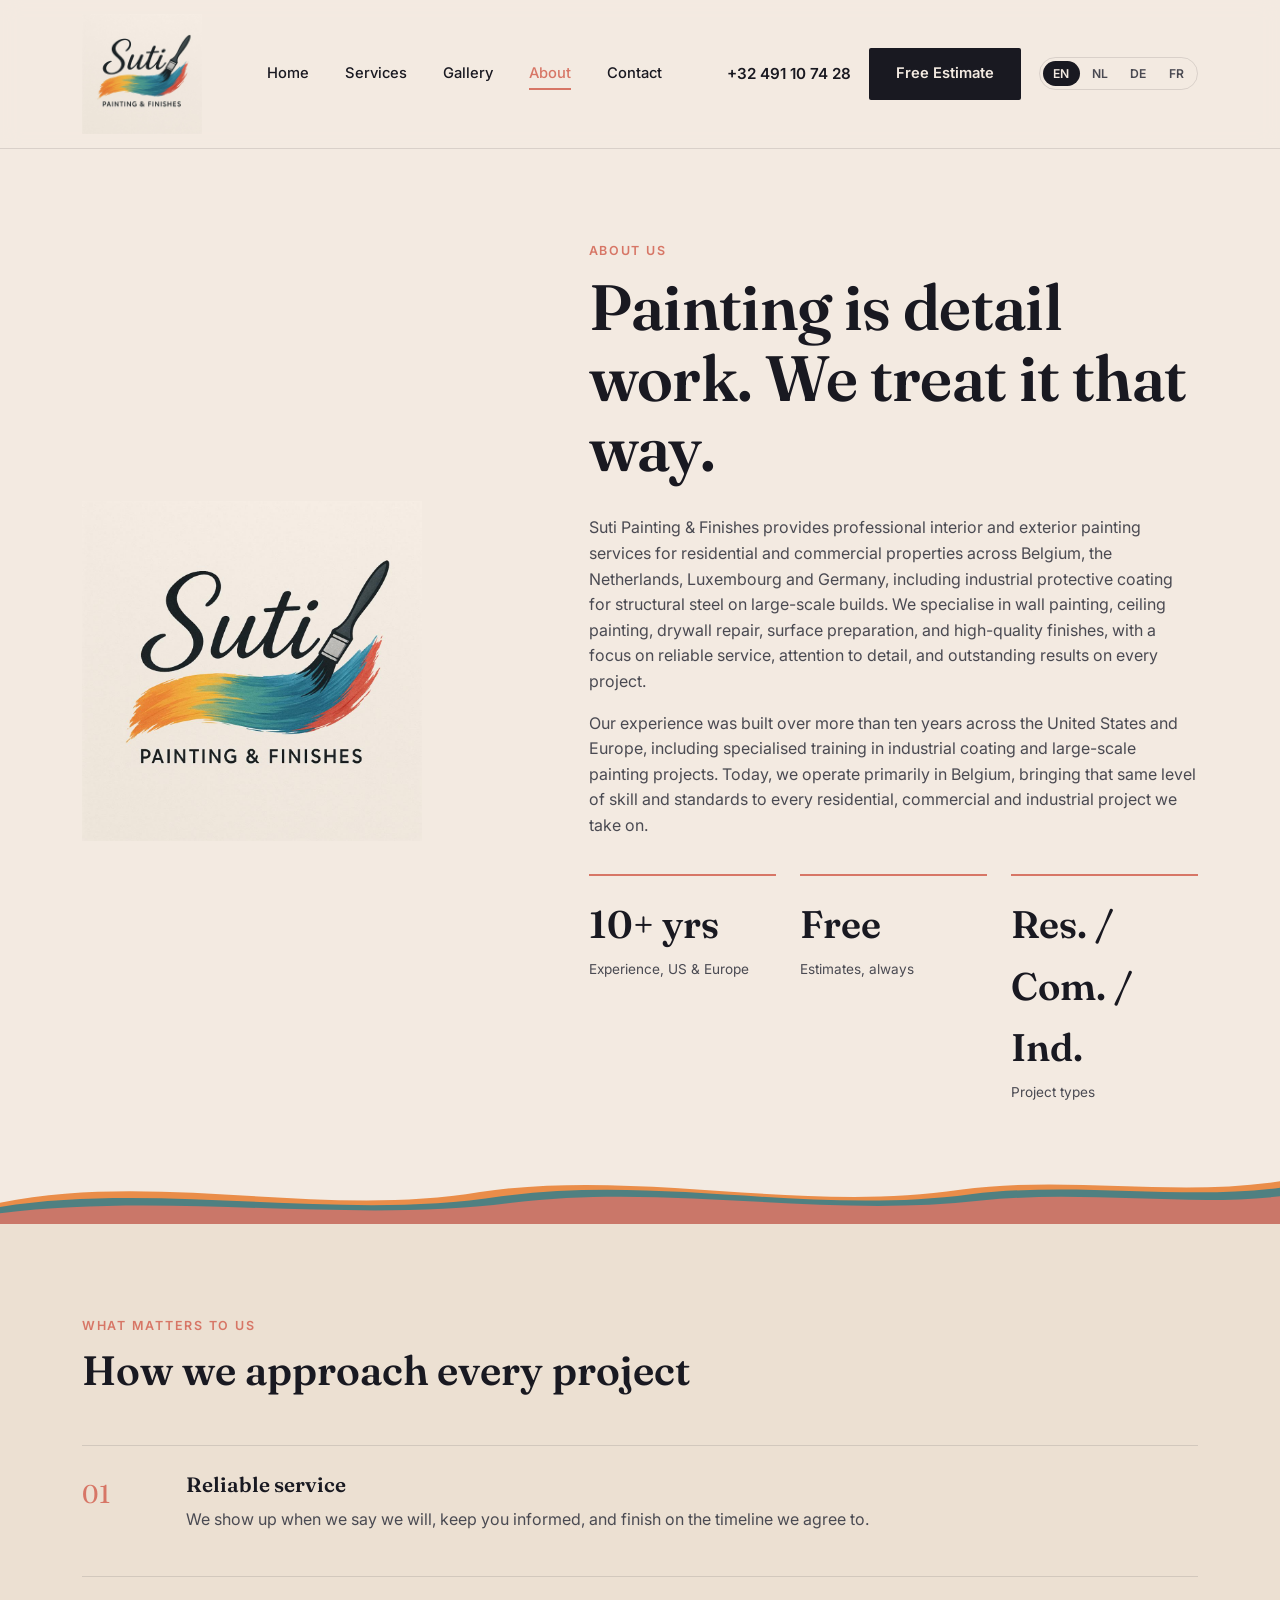
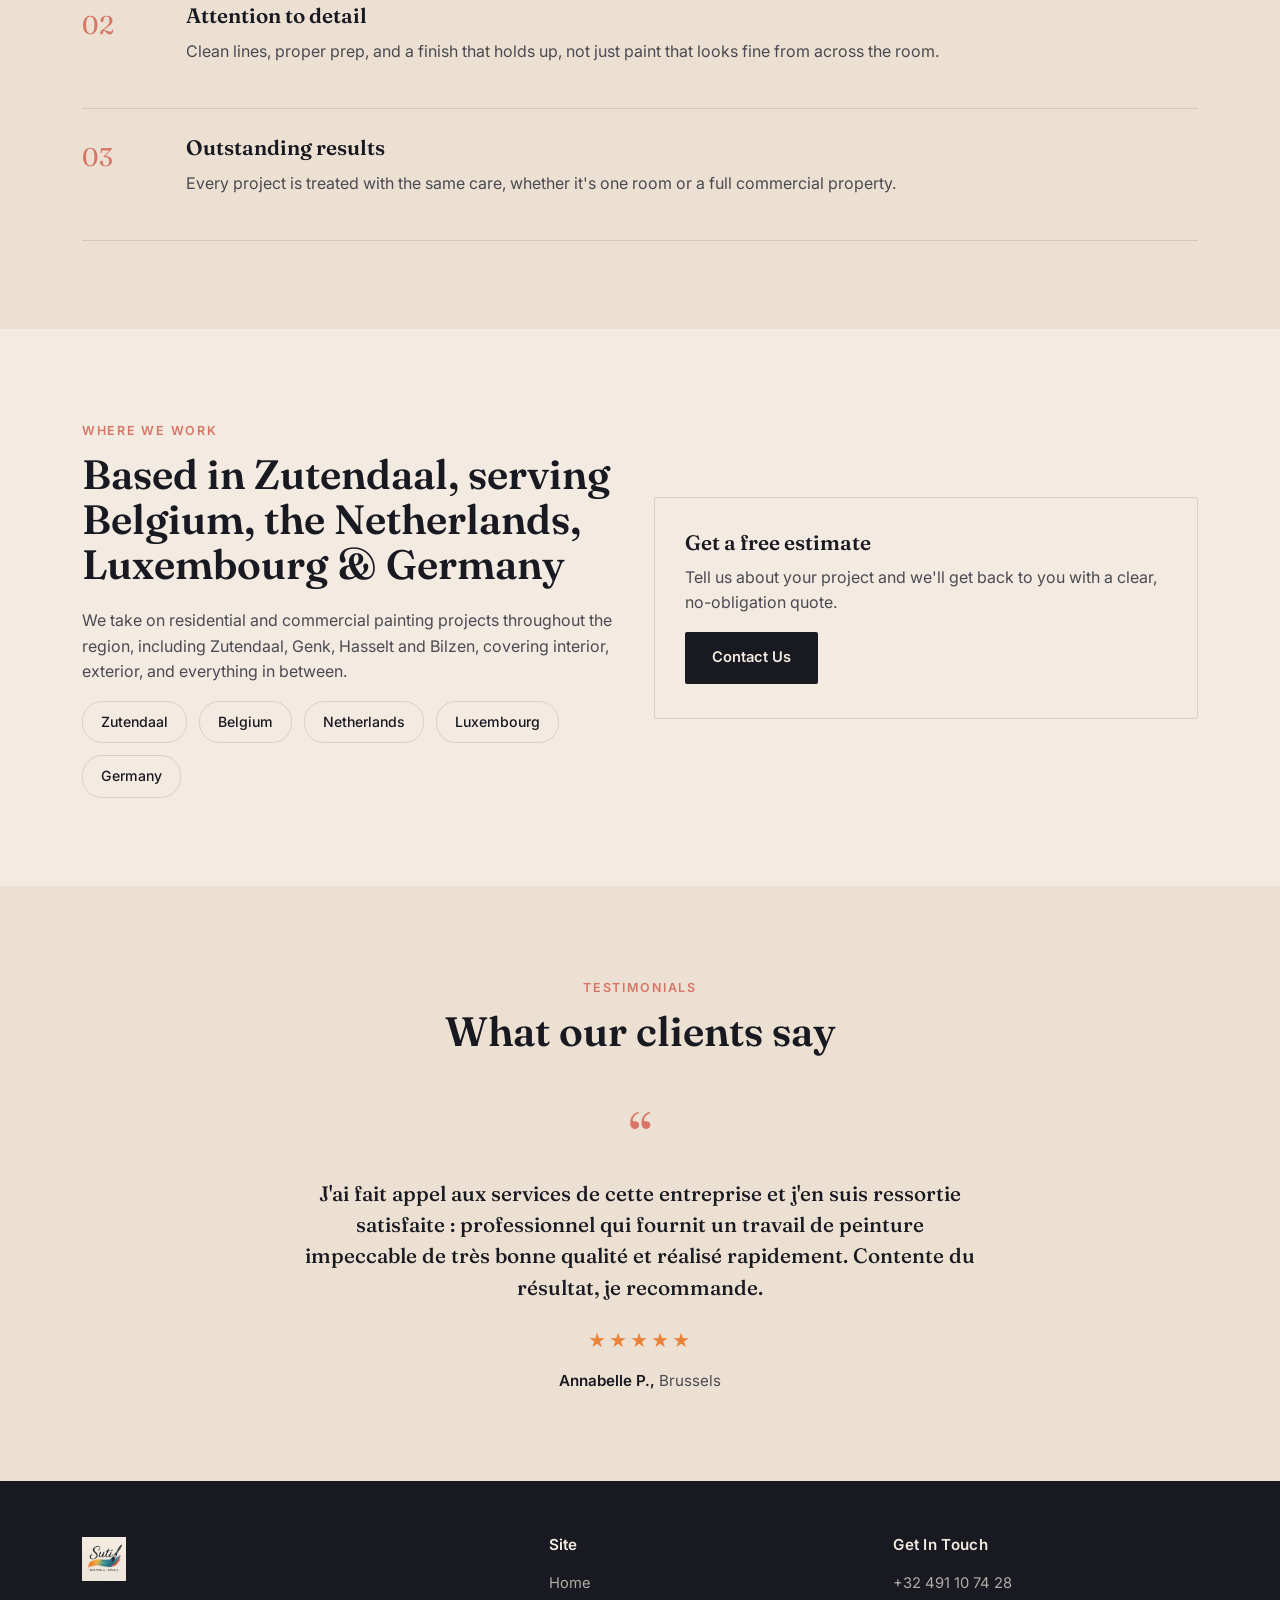
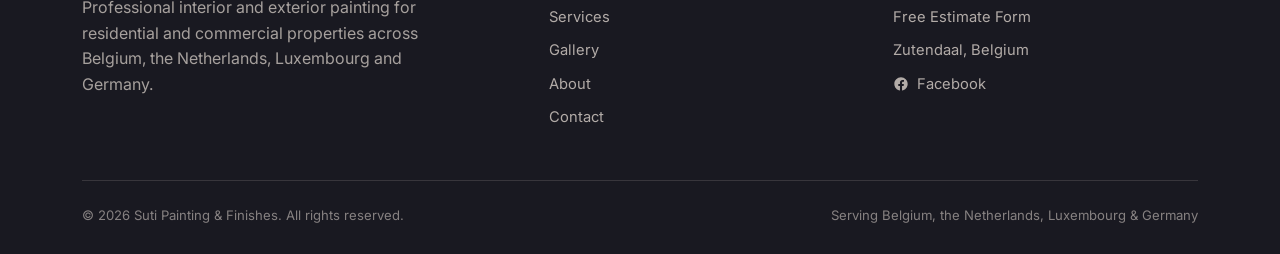
==== commit eb341b8f: "Update about.html" ====
--- a/about.html
+++ b/about.html
@@ -98,21 +98,6 @@
   </div>
 </section>
 
-<section class="section bg-cream2">
-  <div class="wrap">
-    <div class="section-head center">
-      <span class="eyebrow" data-i18n="home.testimonials.eyebrow">Testimonials</span>
-      <h2 data-i18n="home.testimonials.title">What our clients say</h2>
-    </div>
-    <div class="testimonial-card">
-      <span class="testimonial-quote-mark">&ldquo;</span>
-      <p class="testimonial-quote">J'ai fait appel aux services de cette entreprise et j'en suis ressortie satisfaite&nbsp;: professionnel qui fournit un travail de peinture impeccable de tr&egrave;s bonne qualit&eacute; et r&eacute;alis&eacute; rapidement. Contente du r&eacute;sultat, je recommande.</p>
-      <div class="testimonial-stars">&#9733;&#9733;&#9733;&#9733;&#9733;</div>
-      <p class="testimonial-author">Annabelle P., <span class="testimonial-location" data-i18n="home.testimonials.city1">Brussels</span></p>
-    </div>
-  </div>
-</section>
-
 <section class="section">
   <div class="wrap">
     <div class="grid-2" style="align-items:center;">
@@ -137,6 +122,21 @@
   </div>
 </section>
 
+  <section class="section bg-cream2">
+  <div class="wrap">
+    <div class="section-head center">
+      <span class="eyebrow" data-i18n="home.testimonials.eyebrow">Testimonials</span>
+      <h2 data-i18n="home.testimonials.title">What our clients say</h2>
+    </div>
+    <div class="testimonial-card">
+      <span class="testimonial-quote-mark">&ldquo;</span>
+      <p class="testimonial-quote">J'ai fait appel aux services de cette entreprise et j'en suis ressortie satisfaite&nbsp;: professionnel qui fournit un travail de peinture impeccable de tr&egrave;s bonne qualit&eacute; et r&eacute;alis&eacute; rapidement. Contente du r&eacute;sultat, je recommande.</p>
+      <div class="testimonial-stars">&#9733;&#9733;&#9733;&#9733;&#9733;</div>
+      <p class="testimonial-author">Annabelle P., <span class="testimonial-location" data-i18n="home.testimonials.city1">Brussels</span></p>
+    </div>
+  </div>
+</section>
+  
 <footer>
   <div class="wrap">
     <div class="footer-grid">
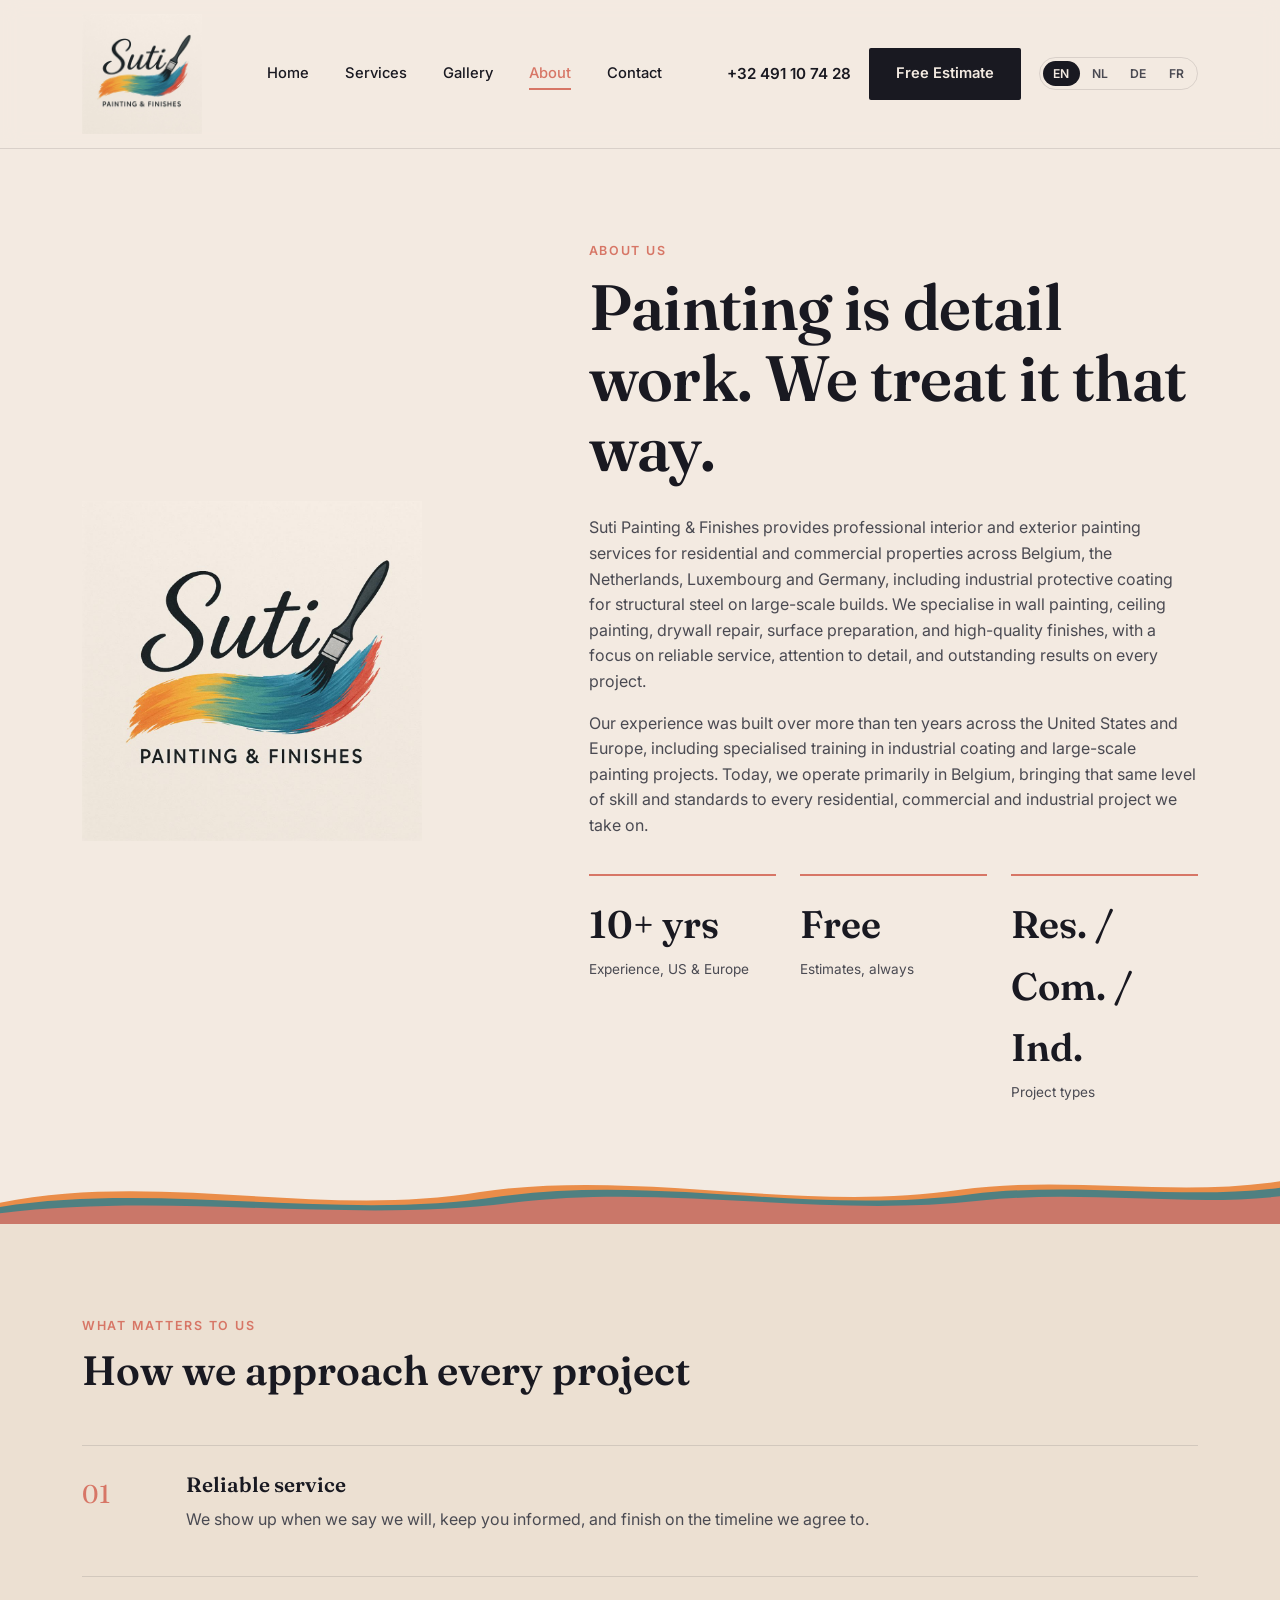
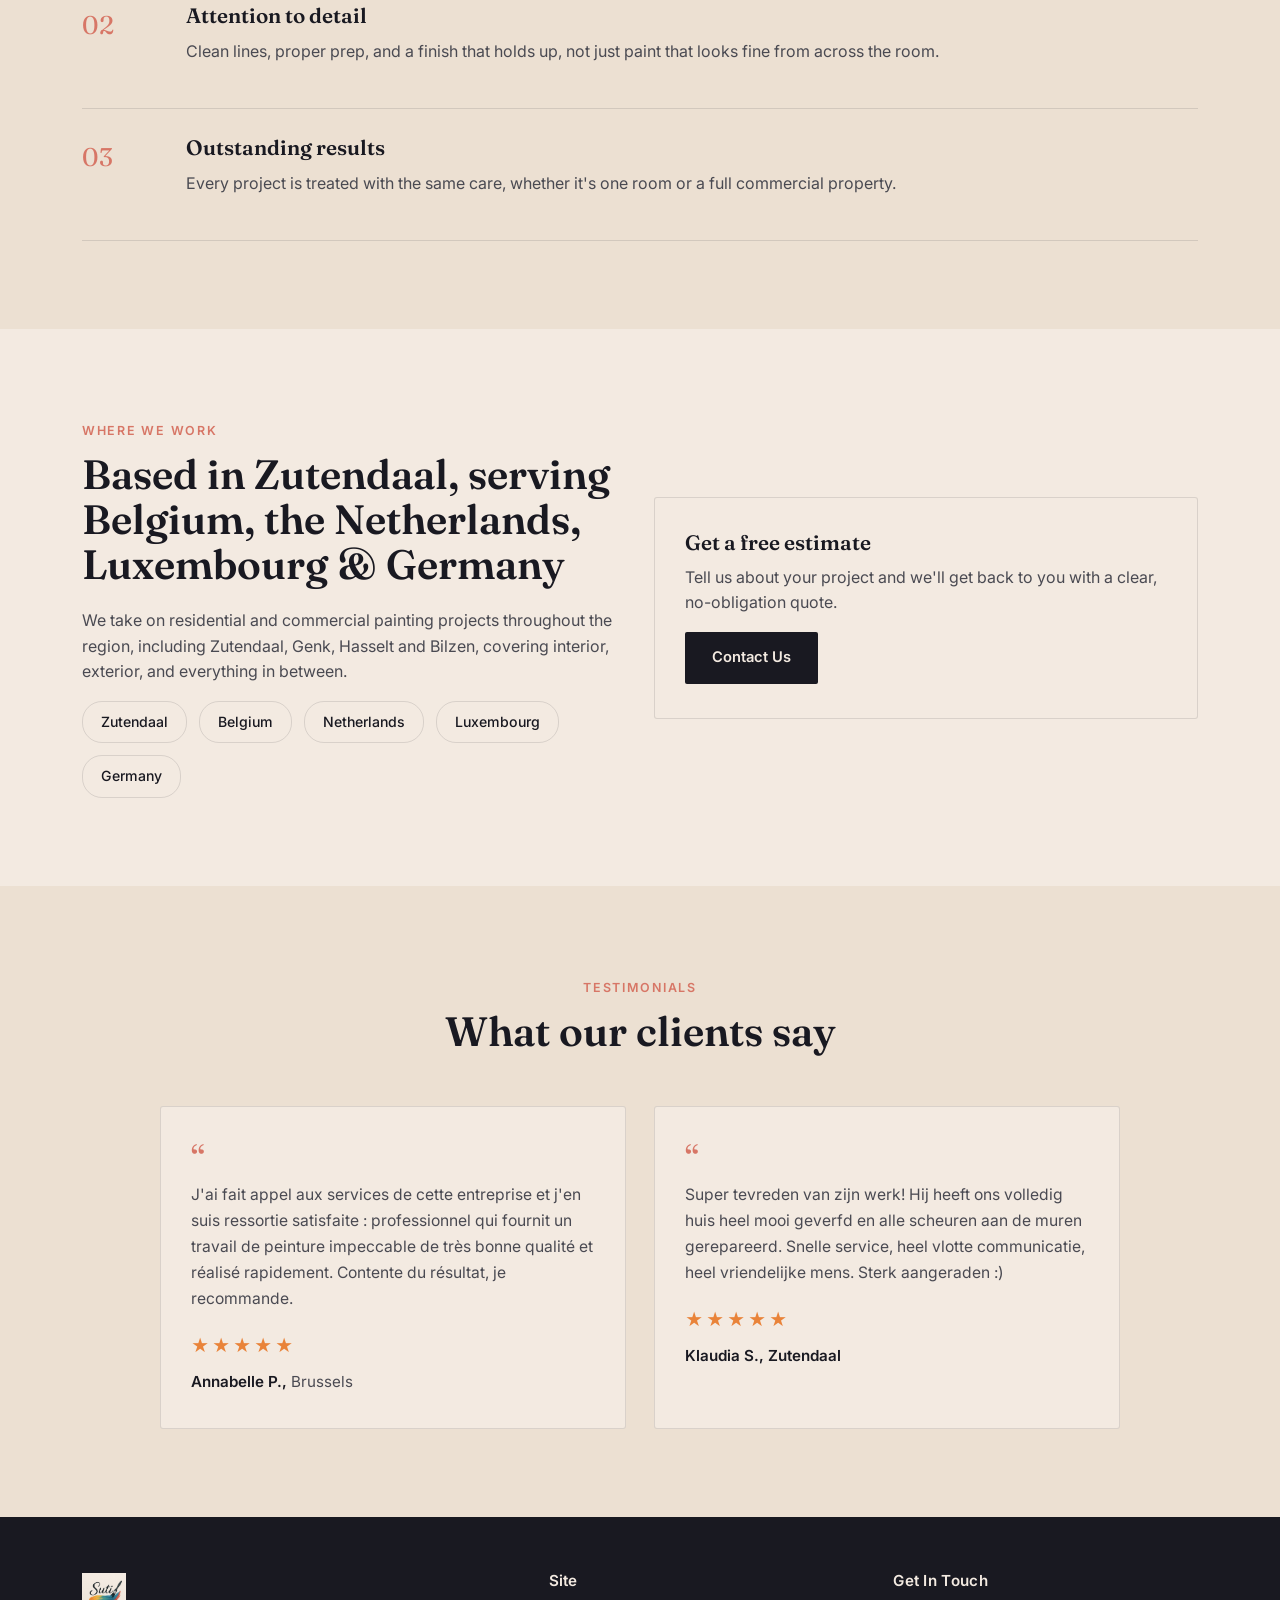
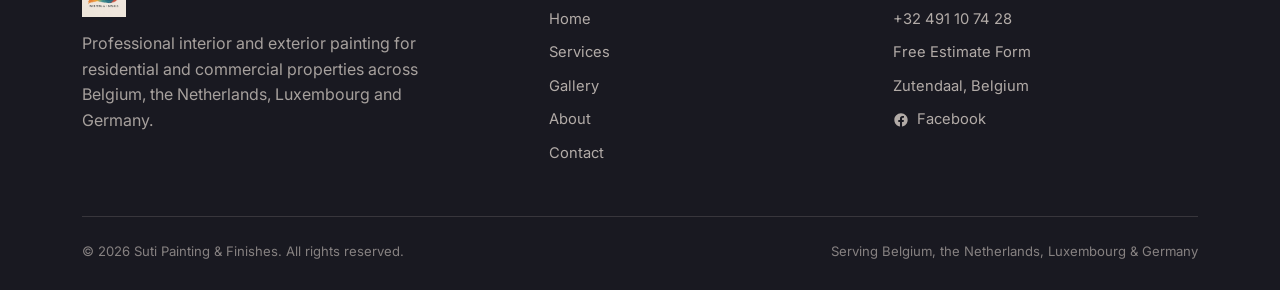
==== commit b7eb65a6: "Add files via upload" ====
--- a/about.html
+++ b/about.html
@@ -122,21 +122,29 @@
   </div>
 </section>
 
-  <section class="section bg-cream2">
+<section class="section bg-cream2">
   <div class="wrap">
     <div class="section-head center">
       <span class="eyebrow" data-i18n="home.testimonials.eyebrow">Testimonials</span>
       <h2 data-i18n="home.testimonials.title">What our clients say</h2>
     </div>
-    <div class="testimonial-card">
-      <span class="testimonial-quote-mark">&ldquo;</span>
-      <p class="testimonial-quote">J'ai fait appel aux services de cette entreprise et j'en suis ressortie satisfaite&nbsp;: professionnel qui fournit un travail de peinture impeccable de tr&egrave;s bonne qualit&eacute; et r&eacute;alis&eacute; rapidement. Contente du r&eacute;sultat, je recommande.</p>
-      <div class="testimonial-stars">&#9733;&#9733;&#9733;&#9733;&#9733;</div>
-      <p class="testimonial-author">Annabelle P., <span class="testimonial-location" data-i18n="home.testimonials.city1">Brussels</span></p>
+    <div class="testimonial-grid">
+      <div class="testimonial-item">
+        <span class="testimonial-quote-mark">&ldquo;</span>
+        <p class="testimonial-quote">J'ai fait appel aux services de cette entreprise et j'en suis ressortie satisfaite&nbsp;: professionnel qui fournit un travail de peinture impeccable de tr&egrave;s bonne qualit&eacute; et r&eacute;alis&eacute; rapidement. Contente du r&eacute;sultat, je recommande.</p>
+        <div class="testimonial-stars">&#9733;&#9733;&#9733;&#9733;&#9733;</div>
+        <p class="testimonial-author">Annabelle P., <span class="testimonial-location" data-i18n="home.testimonials.city1">Brussels</span></p>
+      </div>
+      <div class="testimonial-item">
+        <span class="testimonial-quote-mark">&ldquo;</span>
+        <p class="testimonial-quote">Super tevreden van zijn werk! Hij heeft ons volledig huis heel mooi geverfd en alle scheuren aan de muren gerepareerd. Snelle service, heel vlotte communicatie, heel vriendelijke mens. Sterk aangeraden :)</p>
+        <div class="testimonial-stars">&#9733;&#9733;&#9733;&#9733;&#9733;</div>
+        <p class="testimonial-author">Klaudia S., Zutendaal</p>
+      </div>
     </div>
   </div>
 </section>
-  
+
 <footer>
   <div class="wrap">
     <div class="footer-grid">
--- a/style.css
+++ b/style.css
@@ -486,6 +486,35 @@
   font-weight:400;
   color:var(--ink-soft);
 }
+.testimonial-grid{
+  display:grid;
+  grid-template-columns:1fr 1fr;
+  gap:28px;
+  max-width:960px;
+  margin:0 auto;
+}
+.testimonial-item{
+  background:var(--cream);
+  border:1px solid var(--line);
+  border-radius:3px;
+  padding:34px 30px;
+  text-align:left;
+}
+.testimonial-item .testimonial-quote-mark{
+  font-size:2.2rem;
+  margin-bottom:6px;
+  text-align:left;
+}
+.testimonial-item .testimonial-quote{
+  font-family:'Inter', sans-serif;
+  font-size:0.98rem;
+  font-weight:400;
+  line-height:1.65;
+  color:var(--ink-soft);
+  margin-bottom:20px;
+}
+.testimonial-item .testimonial-stars{margin-bottom:10px;}
+.testimonial-item .testimonial-author{text-align:left;}
 
 /* ---------- Before/After project cards ---------- */
 .project-category{
@@ -676,6 +705,7 @@
   .gallery-grid{grid-template-columns:repeat(2,1fr);}
   .gallery-grid .g-item.wide{grid-column:span 2;}
   .brand img{height:85px; width:auto;}
+  .testimonial-grid{grid-template-columns:1fr;}
 }
 
 @media (max-width: 720px){
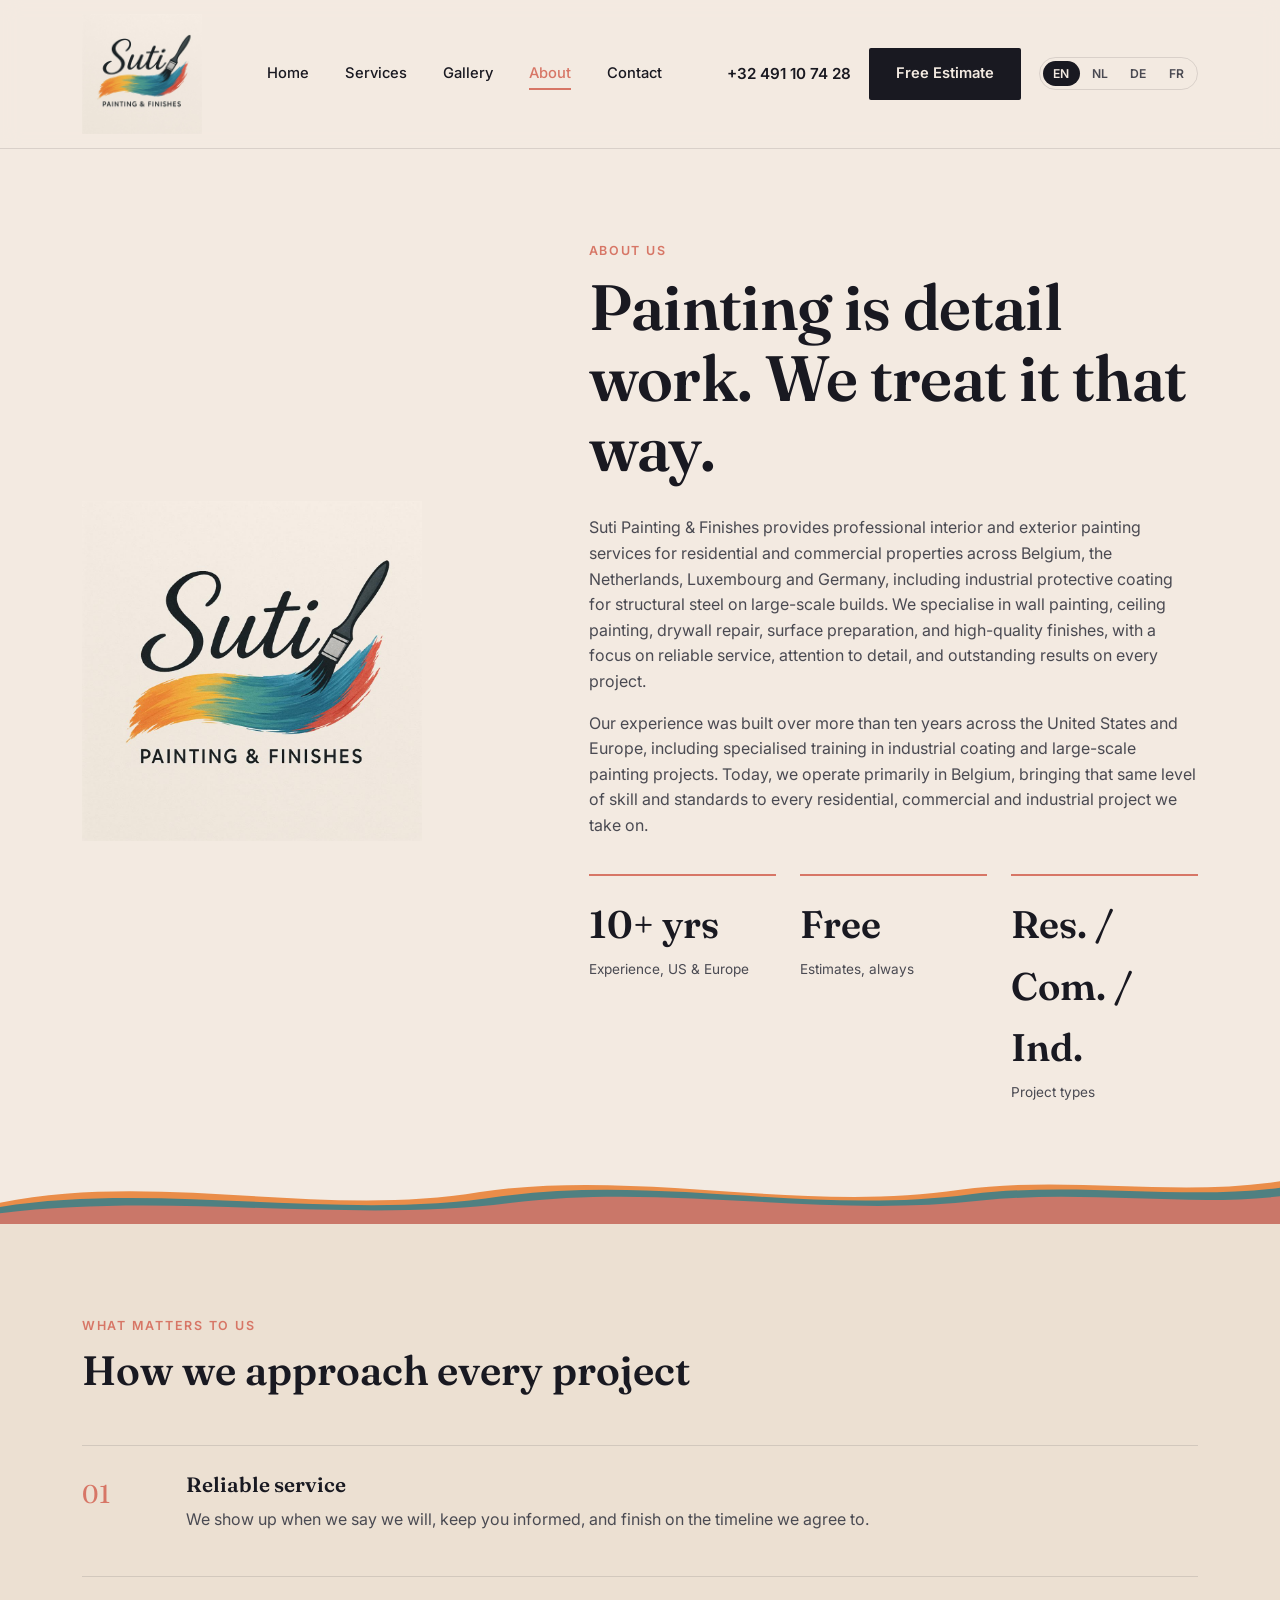
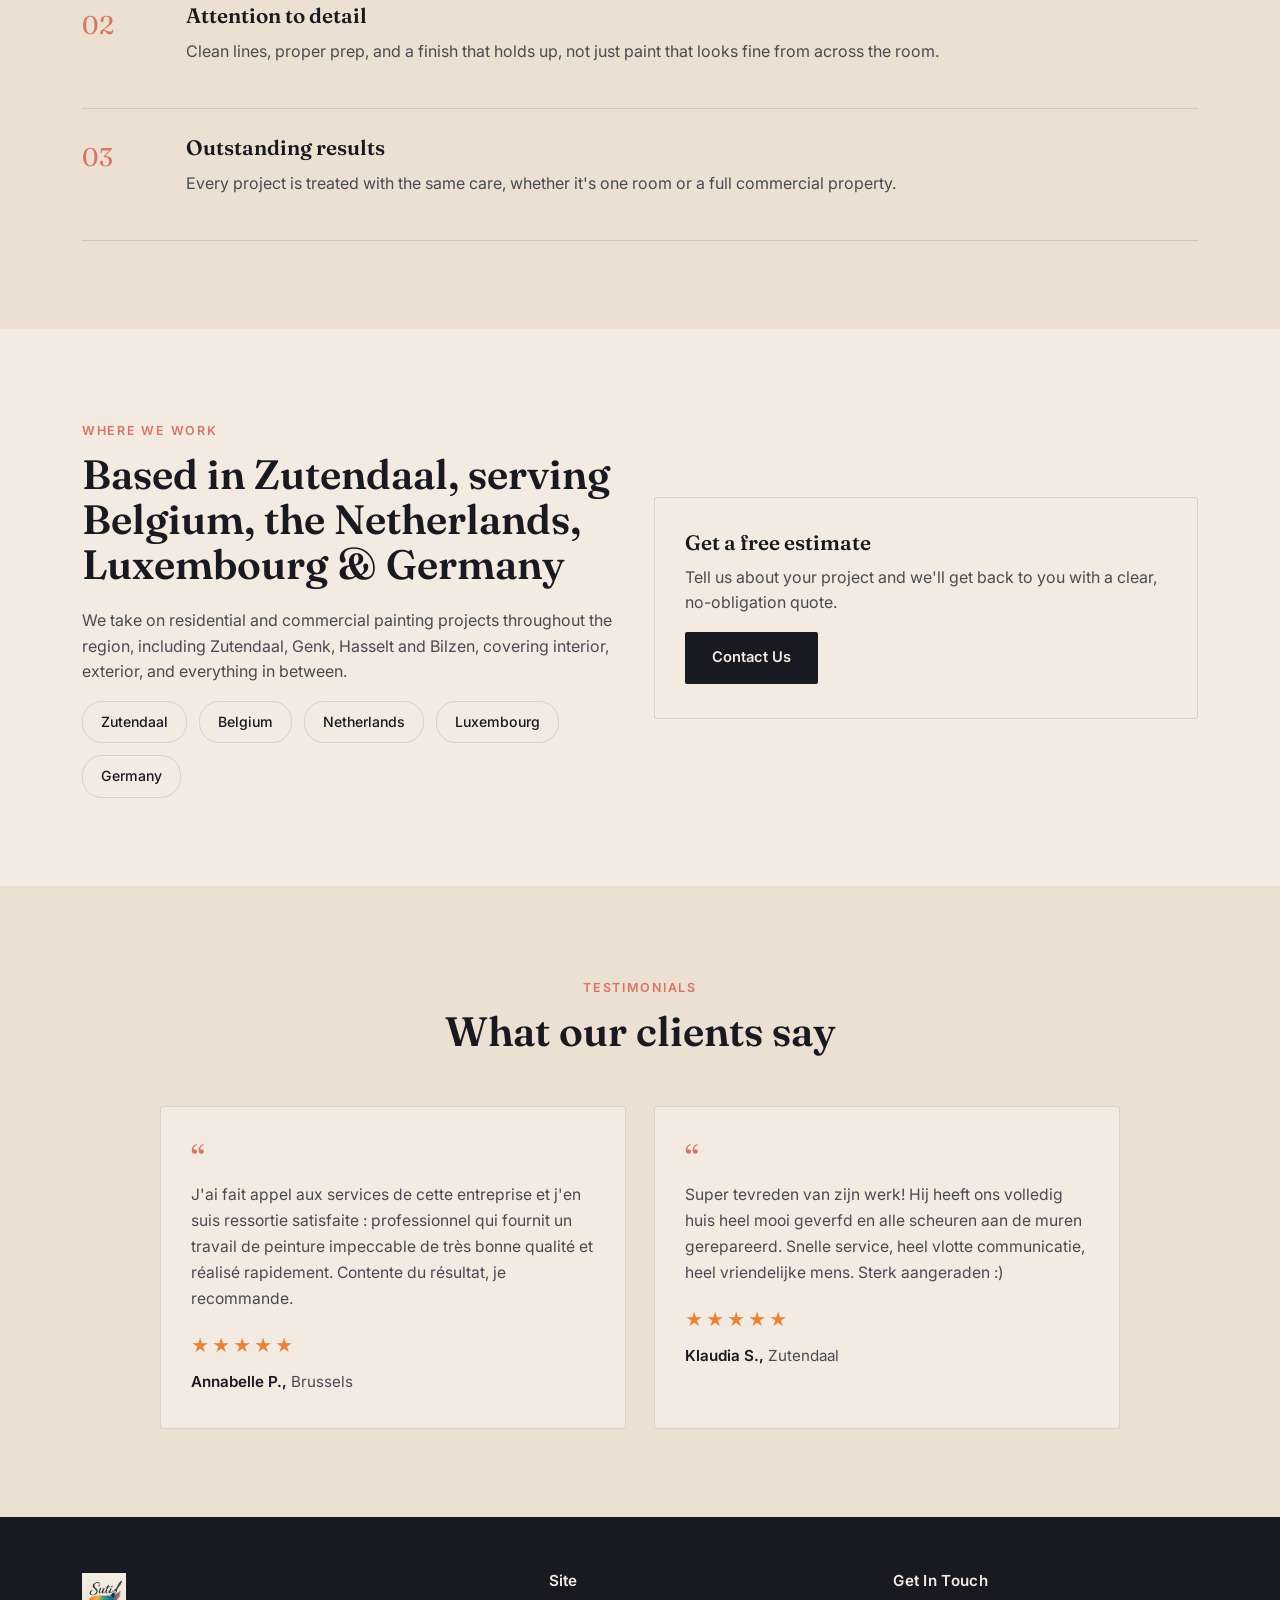
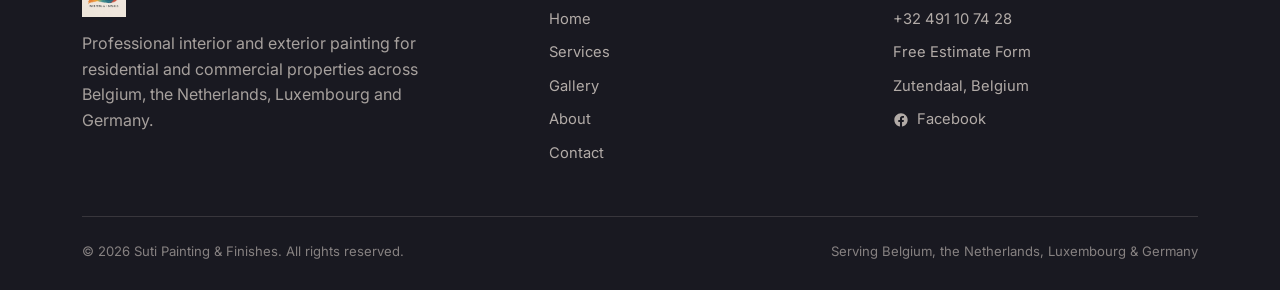
==== commit dd69d81e: "Add files via upload" ====
--- a/about.html
+++ b/about.html
@@ -139,7 +139,7 @@
         <span class="testimonial-quote-mark">&ldquo;</span>
         <p class="testimonial-quote">Super tevreden van zijn werk! Hij heeft ons volledig huis heel mooi geverfd en alle scheuren aan de muren gerepareerd. Snelle service, heel vlotte communicatie, heel vriendelijke mens. Sterk aangeraden :)</p>
         <div class="testimonial-stars">&#9733;&#9733;&#9733;&#9733;&#9733;</div>
-        <p class="testimonial-author">Klaudia S., Zutendaal</p>
+        <p class="testimonial-author">Klaudia S., <span class="testimonial-location">Zutendaal</span></p>
       </div>
     </div>
   </div>
